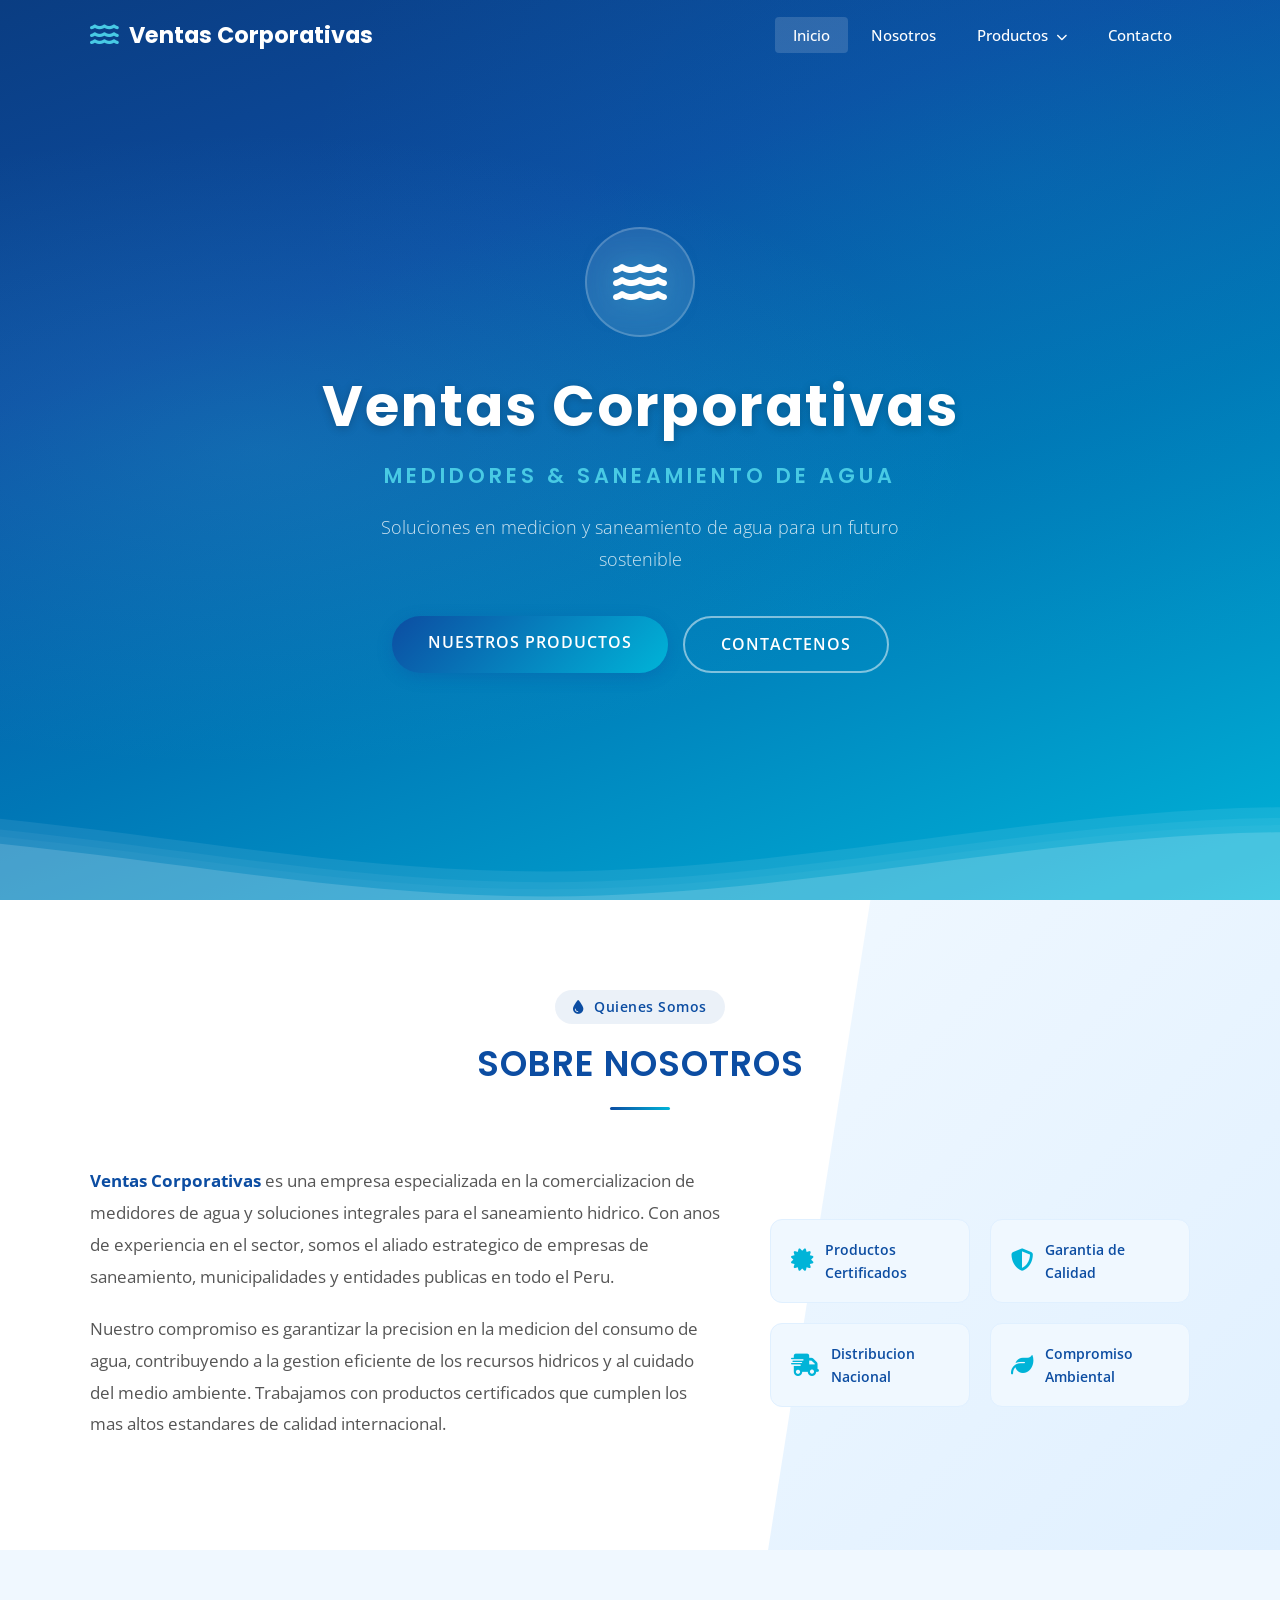
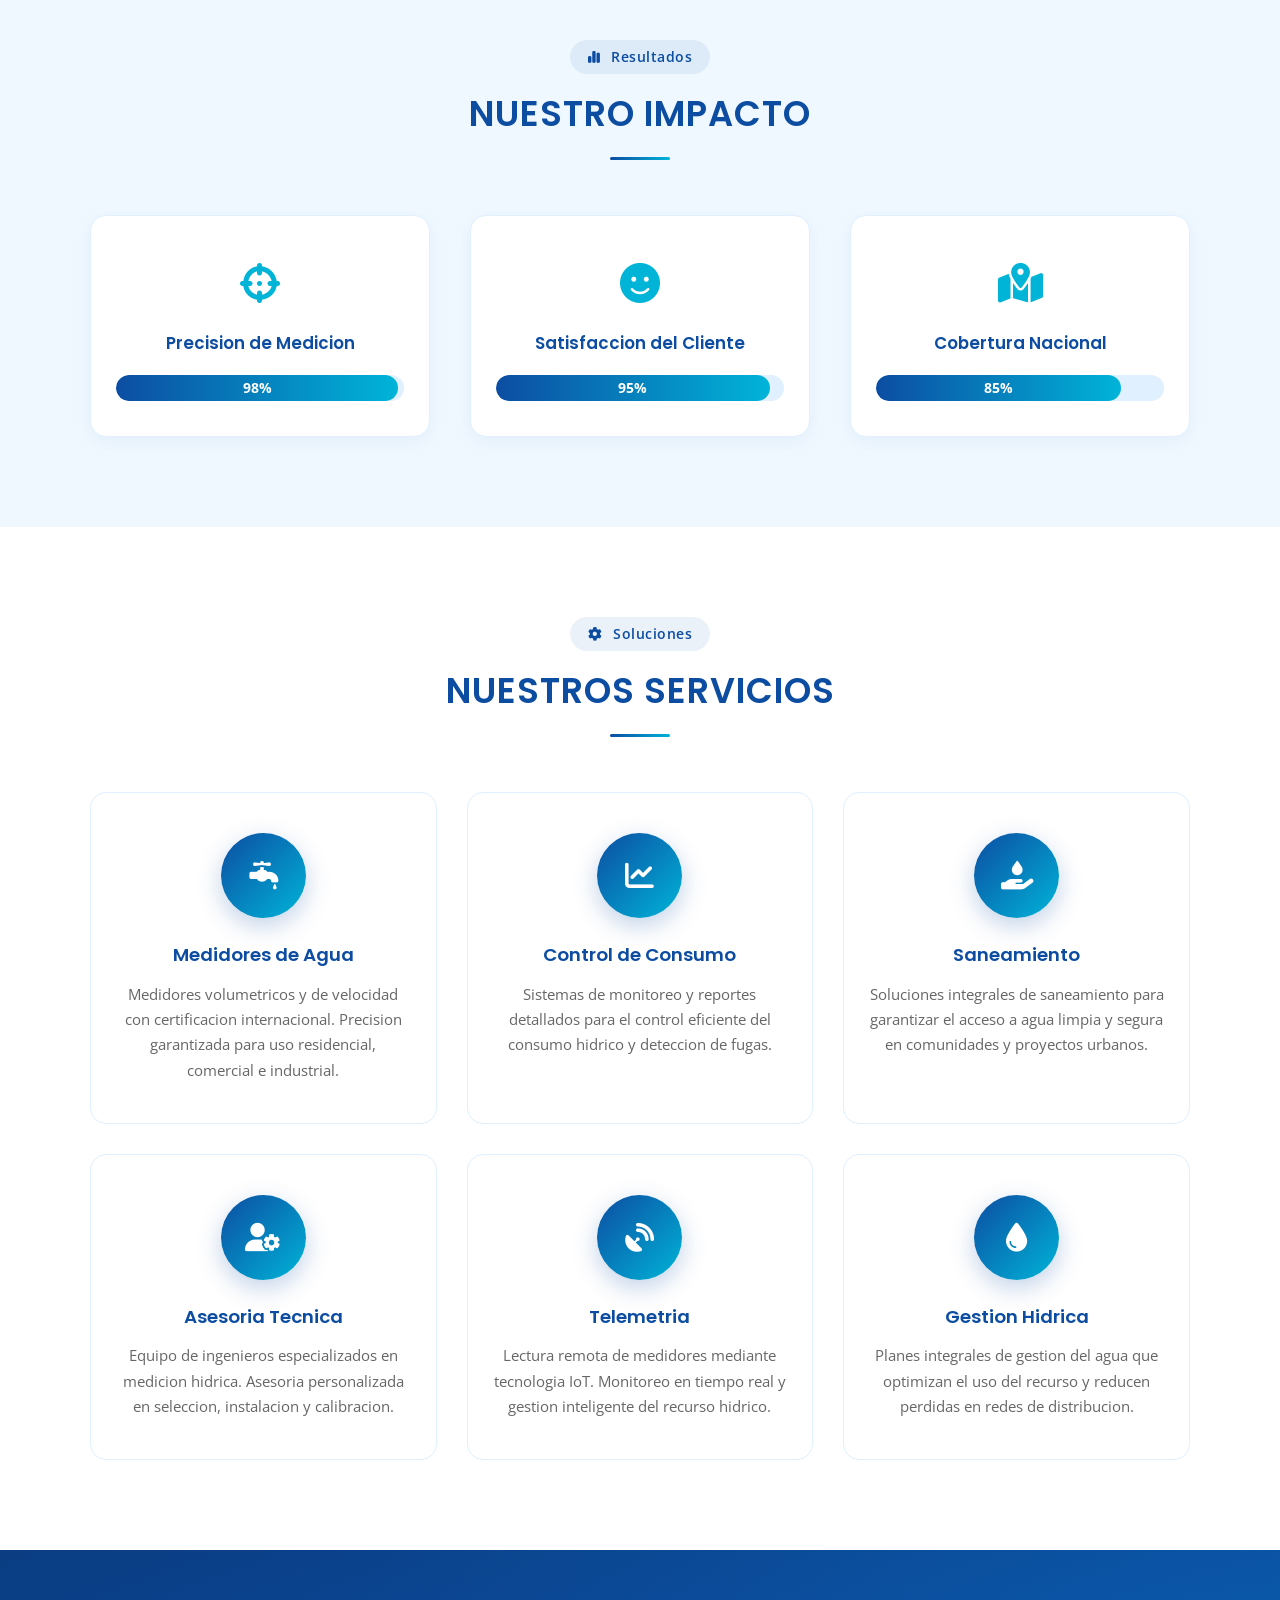
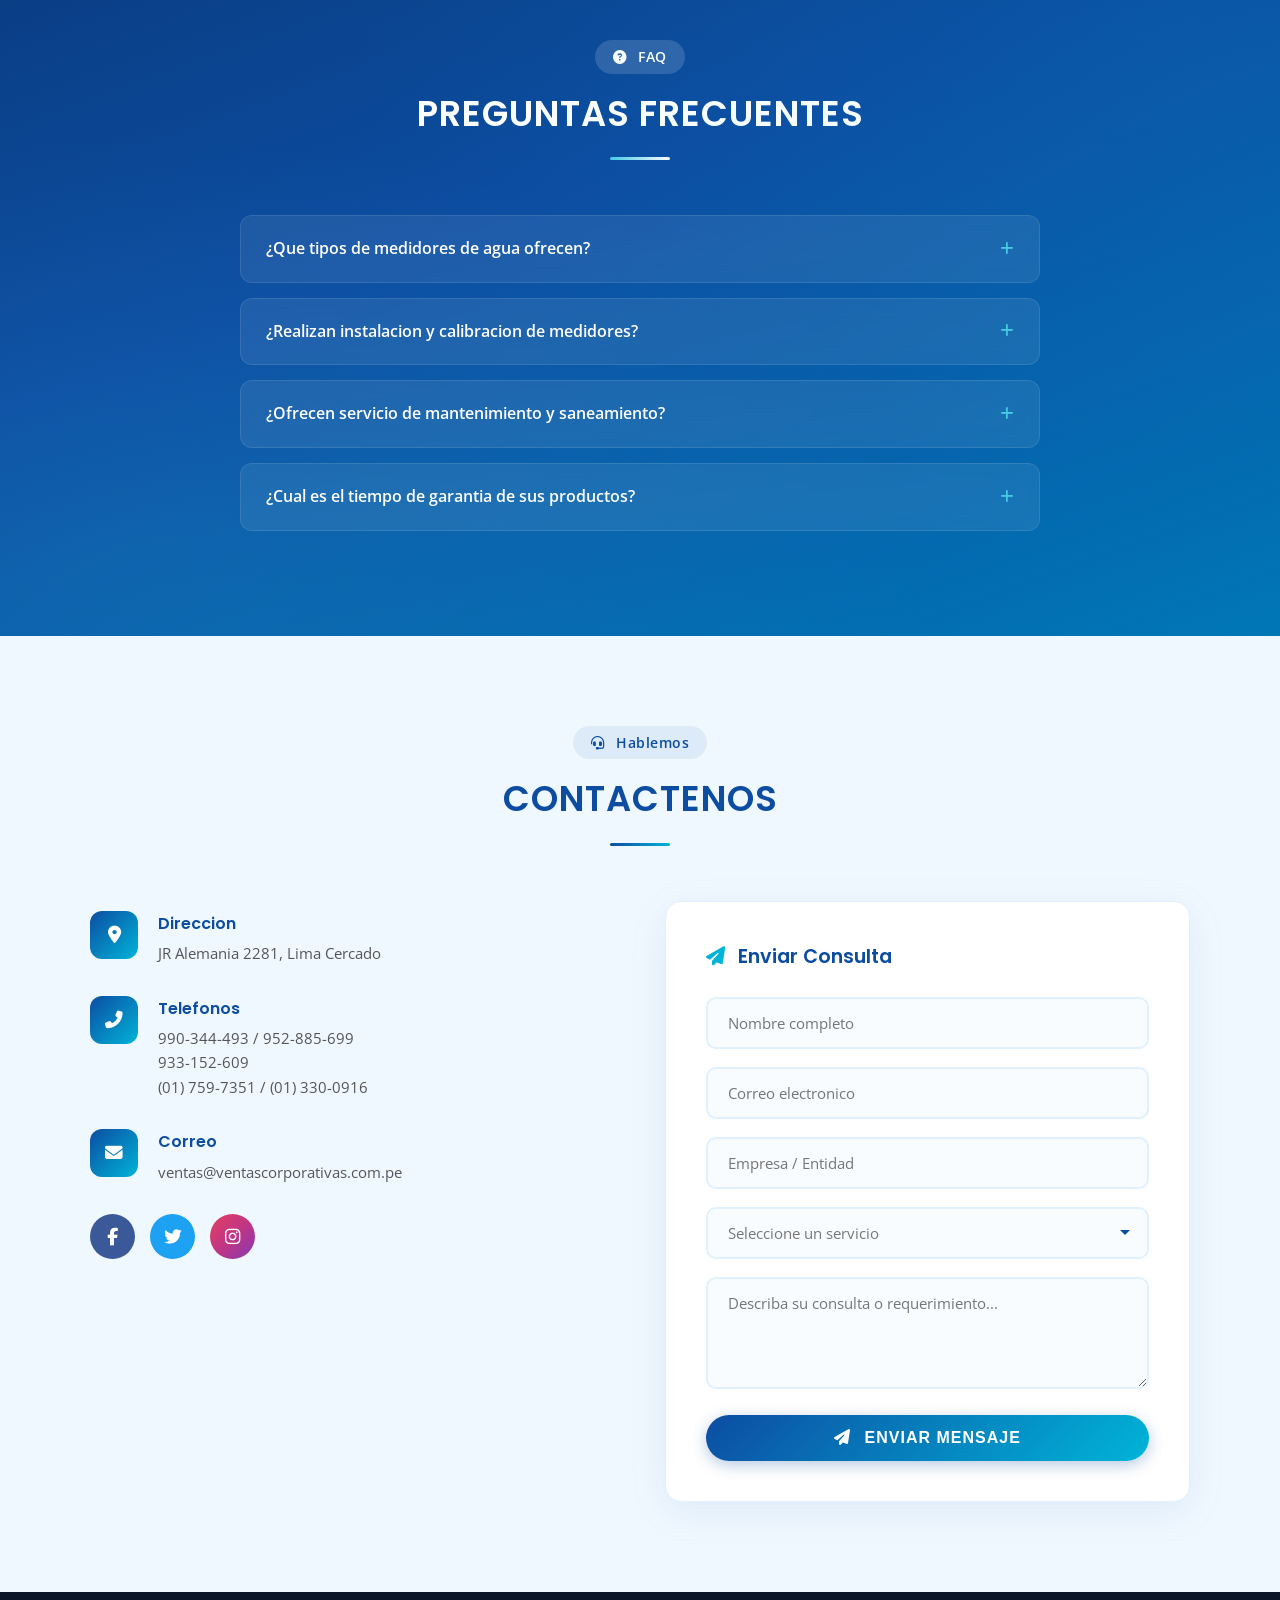
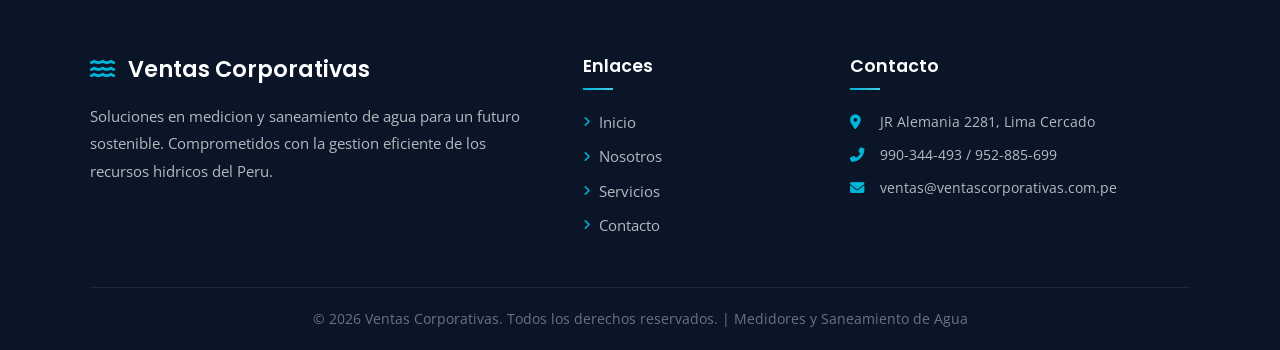
==== index.html @ b88932e8 "Initial commit: Ventas Corporativas - Medidores y Saneamiento de Agua Sitio web completo con brandin" ====
<!DOCTYPE html>
<html lang="es">
<head>
    <meta charset="UTF-8">
    <meta name="viewport" content="width=device-width, initial-scale=1.0">
    <title>Ventas Corporativas | Medidores y Saneamiento de Agua</title>
    <link rel="stylesheet" href="assets/css/styles.css">
    <link rel="stylesheet" href="https://cdnjs.cloudflare.com/ajax/libs/font-awesome/6.4.2/css/all.min.css">
    <link href="https://fonts.googleapis.com/css2?family=Poppins:wght@300;400;500;600;700&family=Open+Sans:wght@300;400;600;700&display=swap" rel="stylesheet">
</head>
<body>

    <!-- ========== HEADER / NAVBAR ========== -->
    <header id="header" class="header">
        <div class="nav-container">
            <a href="#page-top" class="logo">
                <span class="logo-icon"><i class="fas fa-water"></i></span>
                <span class="logo-text">Ventas Corporativas</span>
            </a>
            <button class="menu-toggle" id="menuToggle" aria-label="Abrir menu">
                <i class="fas fa-bars"></i>
            </button>
            <nav class="navbar" id="navbar">
                <ul class="nav-list">
                    <li><a href="#page-top" class="nav-link active">Inicio</a></li>
                    <li><a href="#nosotros" class="nav-link">Nosotros</a></li>
                    <li class="dropdown">
                        <a href="#productos" class="nav-link dropdown-toggle">Productos <i class="fas fa-chevron-down"></i></a>
                        <ul class="dropdown-menu">
                            <li><a href="#productos"><i class="fas fa-faucet-drip"></i> Medidores de Agua</a></li>
                            <li><a href="#productos"><i class="fas fa-bolt"></i> Medidores Electricos</a></li>
                            <li><a href="#productos"><i class="fas fa-toolbox"></i> Accesorios</a></li>
                            <li><a href="#productos"><i class="fas fa-lock"></i> Precintos de Seguridad</a></li>
                            <li><a href="#productos"><i class="fas fa-gauge-high"></i> Equipos de Control</a></li>
                            <li><a href="#productos"><i class="fas fa-clipboard-check"></i> Gestion de Medicion</a></li>
                        </ul>
                    </li>
                    <li><a href="#contacto" class="nav-link">Contacto</a></li>
                </ul>
            </nav>
        </div>
    </header>

    <!-- ========== HERO SECTION ========== -->
    <section id="page-top" class="hero">
        <div class="hero-overlay"></div>
        <!-- Water drops decoration -->
        <div class="water-drops">
            <div class="drop drop-1"></div>
            <div class="drop drop-2"></div>
            <div class="drop drop-3"></div>
            <div class="drop drop-4"></div>
            <div class="drop drop-5"></div>
        </div>
        <div class="hero-content">
            <div class="hero-logo">
                <div class="hero-logo-circle">
                    <i class="fas fa-water hero-logo-icon"></i>
                </div>
            </div>
            <h1 class="hero-title">Ventas Corporativas</h1>
            <p class="hero-subtitle">Medidores & Saneamiento de Agua</p>
            <p class="hero-tagline">Soluciones en medicion y saneamiento de agua para un futuro sostenible</p>
            <div class="hero-buttons">
                <a href="#productos" class="btn btn-primary">Nuestros Productos</a>
                <a href="#contacto" class="btn btn-outline">Contactenos</a>
            </div>
        </div>
        <!-- Animated waves -->
        <div class="waves-container">
            <svg class="waves" xmlns="http://www.w3.org/2000/svg" viewBox="0 24 150 28" preserveAspectRatio="none">
                <defs>
                    <path id="wave" d="M-160 44c30 0 58-18 88-18s 58 18 88 18 58-18 88-18 58 18 88 18 v44h-352z"/>
                </defs>
                <g class="wave-parallax">
                    <use href="#wave" x="48" y="0" fill="rgba(255,255,255,0.08)"/>
                    <use href="#wave" x="48" y="3" fill="rgba(255,255,255,0.05)"/>
                    <use href="#wave" x="48" y="5" fill="rgba(255,255,255,0.03)"/>
                    <use href="#wave" x="48" y="7" fill="rgba(255,255,255,0.15)"/>
                </g>
            </svg>
        </div>
    </section>

    <!-- ========== ABOUT / NOSOTROS ========== -->
    <section id="nosotros" class="section about">
        <div class="about-bg"></div>
        <div class="container">
            <div class="section-header">
                <span class="section-badge"><i class="fas fa-droplet"></i> Quienes Somos</span>
                <h2 class="section-title">Sobre Nosotros</h2>
                <div class="title-divider"></div>
            </div>
            <div class="about-content">
                <div class="about-grid">
                    <div class="about-text">
                        <p>
                            <strong>Ventas Corporativas</strong> es una empresa especializada en la comercializacion
                            de medidores de agua y soluciones integrales para el saneamiento hidrico. Con anos de
                            experiencia en el sector, somos el aliado estrategico de empresas de saneamiento,
                            municipalidades y entidades publicas en todo el Peru.
                        </p>
                        <p>
                            Nuestro compromiso es garantizar la precision en la medicion del consumo de agua,
                            contribuyendo a la gestion eficiente de los recursos hidricos y al cuidado del medio
                            ambiente. Trabajamos con productos certificados que cumplen los mas altos estandares
                            de calidad internacional.
                        </p>
                    </div>
                    <div class="about-features">
                        <div class="about-feature">
                            <i class="fas fa-certificate"></i>
                            <span>Productos Certificados</span>
                        </div>
                        <div class="about-feature">
                            <i class="fas fa-shield-halved"></i>
                            <span>Garantia de Calidad</span>
                        </div>
                        <div class="about-feature">
                            <i class="fas fa-truck-fast"></i>
                            <span>Distribucion Nacional</span>
                        </div>
                        <div class="about-feature">
                            <i class="fas fa-leaf"></i>
                            <span>Compromiso Ambiental</span>
                        </div>
                    </div>
                </div>
            </div>
        </div>
    </section>

    <!-- ========== METRICS ========== -->
    <section class="section metrics">
        <div class="container">
            <div class="section-header">
                <span class="section-badge"><i class="fas fa-chart-simple"></i> Resultados</span>
                <h2 class="section-title">Nuestro Impacto</h2>
                <div class="title-divider"></div>
            </div>
            <div class="metrics-grid">
                <div class="metric-item">
                    <div class="metric-icon"><i class="fas fa-crosshairs"></i></div>
                    <h3 class="metric-label">Precision de Medicion</h3>
                    <div class="progress-bar">
                        <div class="progress-fill" data-percent="98">98%</div>
                    </div>
                </div>
                <div class="metric-item">
                    <div class="metric-icon"><i class="fas fa-face-smile"></i></div>
                    <h3 class="metric-label">Satisfaccion del Cliente</h3>
                    <div class="progress-bar">
                        <div class="progress-fill" data-percent="95">95%</div>
                    </div>
                </div>
                <div class="metric-item">
                    <div class="metric-icon"><i class="fas fa-map-location-dot"></i></div>
                    <h3 class="metric-label">Cobertura Nacional</h3>
                    <div class="progress-bar">
                        <div class="progress-fill" data-percent="85">85%</div>
                    </div>
                </div>
            </div>
        </div>
    </section>

    <!-- ========== SERVICIOS / VENTAJAS ========== -->
    <section id="productos" class="section advantages">
        <div class="container">
            <div class="section-header">
                <span class="section-badge"><i class="fas fa-gear"></i> Soluciones</span>
                <h2 class="section-title">Nuestros Servicios</h2>
                <div class="title-divider"></div>
            </div>
            <div class="advantages-grid">
                <div class="advantage-card">
                    <div class="advantage-icon"><i class="fas fa-faucet-drip"></i></div>
                    <h3>Medidores de Agua</h3>
                    <p>Medidores volumetricos y de velocidad con certificacion internacional. Precision garantizada para uso residencial, comercial e industrial.</p>
                </div>
                <div class="advantage-card">
                    <div class="advantage-icon"><i class="fas fa-chart-line"></i></div>
                    <h3>Control de Consumo</h3>
                    <p>Sistemas de monitoreo y reportes detallados para el control eficiente del consumo hidrico y deteccion de fugas.</p>
                </div>
                <div class="advantage-card">
                    <div class="advantage-icon"><i class="fas fa-hand-holding-droplet"></i></div>
                    <h3>Saneamiento</h3>
                    <p>Soluciones integrales de saneamiento para garantizar el acceso a agua limpia y segura en comunidades y proyectos urbanos.</p>
                </div>
                <div class="advantage-card">
                    <div class="advantage-icon"><i class="fas fa-user-gear"></i></div>
                    <h3>Asesoria Tecnica</h3>
                    <p>Equipo de ingenieros especializados en medicion hidrica. Asesoria personalizada en seleccion, instalacion y calibracion.</p>
                </div>
                <div class="advantage-card">
                    <div class="advantage-icon"><i class="fas fa-satellite-dish"></i></div>
                    <h3>Telemetria</h3>
                    <p>Lectura remota de medidores mediante tecnologia IoT. Monitoreo en tiempo real y gestion inteligente del recurso hidrico.</p>
                </div>
                <div class="advantage-card">
                    <div class="advantage-icon"><i class="fas fa-droplet"></i></div>
                    <h3>Gestion Hidrica</h3>
                    <p>Planes integrales de gestion del agua que optimizan el uso del recurso y reducen perdidas en redes de distribucion.</p>
                </div>
            </div>
        </div>
    </section>

    <!-- ========== FAQ ========== -->
    <section class="section faq">
        <div class="faq-bg"></div>
        <div class="container">
            <div class="section-header">
                <span class="section-badge section-badge-light"><i class="fas fa-circle-question"></i> FAQ</span>
                <h2 class="section-title section-title-light">Preguntas Frecuentes</h2>
                <div class="title-divider title-divider-light"></div>
            </div>
            <div class="faq-grid">
                <div class="faq-item">
                    <div class="faq-question" onclick="toggleFaq(this)">
                        <span>¿Que tipos de medidores de agua ofrecen?</span>
                        <i class="fas fa-plus"></i>
                    </div>
                    <div class="faq-answer">
                        <p>Ofrecemos medidores volumetricos (tipo piston rotativo) y de velocidad (tipo chorro multiple y chorro unico) para uso residencial, comercial e industrial. Todos nuestros medidores cuentan con certificacion metrologica y cumplen con las normas NMP 005 y ISO 4064.</p>
                    </div>
                </div>
                <div class="faq-item">
                    <div class="faq-question" onclick="toggleFaq(this)">
                        <span>¿Realizan instalacion y calibracion de medidores?</span>
                        <i class="fas fa-plus"></i>
                    </div>
                    <div class="faq-answer">
                        <p>Si, contamos con un equipo tecnico especializado que realiza la instalacion, calibracion y verificacion de medidores in situ. Emitimos certificados de calibracion y brindamos capacitacion al personal de las empresas de saneamiento.</p>
                    </div>
                </div>
                <div class="faq-item">
                    <div class="faq-question" onclick="toggleFaq(this)">
                        <span>¿Ofrecen servicio de mantenimiento y saneamiento?</span>
                        <i class="fas fa-plus"></i>
                    </div>
                    <div class="faq-answer">
                        <p>Ofrecemos planes de mantenimiento preventivo y correctivo para medidores, asi como soluciones de saneamiento que incluyen evaluacion de redes, deteccion de perdidas y asistencia tecnica para proyectos de agua potable y alcantarillado.</p>
                    </div>
                </div>
                <div class="faq-item">
                    <div class="faq-question" onclick="toggleFaq(this)">
                        <span>¿Cual es el tiempo de garantia de sus productos?</span>
                        <i class="fas fa-plus"></i>
                    </div>
                    <div class="faq-answer">
                        <p>Nuestros medidores tienen una garantia de 2 a 5 anos dependiendo del modelo y fabricante. La garantia cubre defectos de fabricacion y errores de medicion fuera del rango establecido por la normativa vigente.</p>
                    </div>
                </div>
            </div>
        </div>
    </section>

    <!-- ========== CONTACTO ========== -->
    <section id="contacto" class="section contact">
        <div class="container">
            <div class="section-header">
                <span class="section-badge"><i class="fas fa-headset"></i> Hablemos</span>
                <h2 class="section-title">Contactenos</h2>
                <div class="title-divider"></div>
            </div>
            <div class="contact-grid">
                <div class="contact-info">
                    <div class="contact-item">
                        <div class="contact-icon-wrap"><i class="fas fa-map-marker-alt"></i></div>
                        <div>
                            <h4>Direccion</h4>
                            <p>JR Alemania 2281, Lima Cercado</p>
                        </div>
                    </div>
                    <div class="contact-item">
                        <div class="contact-icon-wrap"><i class="fas fa-phone-alt"></i></div>
                        <div>
                            <h4>Telefonos</h4>
                            <p>990-344-493 / 952-885-699</p>
                            <p>933-152-609</p>
                            <p>(01) 759-7351 / (01) 330-0916</p>
                        </div>
                    </div>
                    <div class="contact-item">
                        <div class="contact-icon-wrap"><i class="fas fa-envelope"></i></div>
                        <div>
                            <h4>Correo</h4>
                            <p>ventas@ventascorporativas.com.pe</p>
                        </div>
                    </div>
                    <div class="contact-social">
                        <a href="#" class="social-icon social-facebook"><i class="fab fa-facebook-f"></i></a>
                        <a href="#" class="social-icon social-twitter"><i class="fab fa-twitter"></i></a>
                        <a href="#" class="social-icon social-instagram"><i class="fab fa-instagram"></i></a>
                    </div>
                </div>
                <div class="contact-form-wrapper">
                    <h3 class="form-title"><i class="fas fa-paper-plane"></i> Enviar Consulta</h3>
                    <form class="contact-form" id="contactForm">
                        <div class="form-group">
                            <input type="text" placeholder="Nombre completo" required>
                        </div>
                        <div class="form-group">
                            <input type="email" placeholder="Correo electronico" required>
                        </div>
                        <div class="form-group">
                            <input type="text" placeholder="Empresa / Entidad">
                        </div>
                        <div class="form-group">
                            <select>
                                <option value="" disabled selected>Seleccione un servicio</option>
                                <option>Medidores de Agua</option>
                                <option>Control de Consumo</option>
                                <option>Saneamiento</option>
                                <option>Asesoria Tecnica</option>
                                <option>Telemetria</option>
                                <option>Gestion Hidrica</option>
                                <option>Otro</option>
                            </select>
                        </div>
                        <div class="form-group">
                            <textarea placeholder="Describa su consulta o requerimiento..." rows="4" required></textarea>
                        </div>
                        <button type="submit" class="btn btn-primary btn-block"><i class="fas fa-paper-plane"></i> Enviar Mensaje</button>
                    </form>
                </div>
            </div>
        </div>
    </section>

    <!-- ========== FOOTER ========== -->
    <footer class="footer">
        <div class="container">
            <div class="footer-grid">
                <div class="footer-brand">
                    <h3><i class="fas fa-water"></i> Ventas Corporativas</h3>
                    <p>Soluciones en medicion y saneamiento de agua para un futuro sostenible. Comprometidos con la gestion eficiente de los recursos hidricos del Peru.</p>
                </div>
                <div class="footer-links">
                    <h4>Enlaces</h4>
                    <ul>
                        <li><a href="#page-top"><i class="fas fa-angle-right"></i> Inicio</a></li>
                        <li><a href="#nosotros"><i class="fas fa-angle-right"></i> Nosotros</a></li>
                        <li><a href="#productos"><i class="fas fa-angle-right"></i> Servicios</a></li>
                        <li><a href="#contacto"><i class="fas fa-angle-right"></i> Contacto</a></li>
                    </ul>
                </div>
                <div class="footer-contact">
                    <h4>Contacto</h4>
                    <p><i class="fas fa-map-marker-alt"></i> JR Alemania 2281, Lima Cercado</p>
                    <p><i class="fas fa-phone-alt"></i> 990-344-493 / 952-885-699</p>
                    <p><i class="fas fa-envelope"></i> ventas@ventascorporativas.com.pe</p>
                </div>
            </div>
            <div class="footer-bottom">
                <p>&copy; 2026 Ventas Corporativas. Todos los derechos reservados. | Medidores y Saneamiento de Agua</p>
            </div>
        </div>
    </footer>

    <script src="assets/js/main.js"></script>
</body>
</html>
---- assets/css/styles.css ----
/* ========== RESET & BASE ========== */
*, *::before, *::after {
    margin: 0;
    padding: 0;
    box-sizing: border-box;
}

html {
    scroll-behavior: smooth;
}

body {
    font-family: 'Open Sans', sans-serif;
    color: #333;
    line-height: 1.6;
    overflow-x: hidden;
}

h1, h2, h3, h4, h5, h6 {
    font-family: 'Poppins', sans-serif;
    font-weight: 600;
}

a {
    text-decoration: none;
    color: inherit;
    transition: color 0.3s ease;
}

ul {
    list-style: none;
}

img {
    max-width: 100%;
    height: auto;
}

.container {
    max-width: 1140px;
    margin: 0 auto;
    padding: 0 20px;
}

.section {
    padding: 90px 0;
    position: relative;
}

.section-header {
    text-align: center;
    margin-bottom: 55px;
}

.section-badge {
    display: inline-block;
    background: rgba(12, 77, 162, 0.08);
    color: #0C4DA2;
    padding: 6px 18px;
    border-radius: 30px;
    font-size: 0.85rem;
    font-weight: 600;
    margin-bottom: 12px;
    letter-spacing: 0.5px;
}

.section-badge i {
    margin-right: 6px;
}

.section-badge-light {
    background: rgba(255, 255, 255, 0.15);
    color: #fff;
}

.section-title {
    font-size: 2.2rem;
    color: #0C4DA2;
    margin-bottom: 15px;
    text-transform: uppercase;
    letter-spacing: 1px;
}

.section-title-light {
    color: #fff;
}

.title-divider {
    width: 60px;
    height: 3px;
    background: linear-gradient(90deg, #0C4DA2, #00B4D8);
    margin: 0 auto;
    border-radius: 2px;
}

.title-divider-light {
    background: linear-gradient(90deg, #48CAE4, #fff);
}

/* ========== BUTTONS ========== */
.btn {
    display: inline-block;
    padding: 14px 36px;
    border: none;
    border-radius: 30px;
    font-size: 1rem;
    font-weight: 600;
    cursor: pointer;
    transition: all 0.3s ease;
    text-transform: uppercase;
    letter-spacing: 1px;
}

.btn i {
    margin-right: 8px;
}

.btn-primary {
    background: linear-gradient(135deg, #0C4DA2, #00B4D8);
    color: #fff;
    box-shadow: 0 4px 15px rgba(12, 77, 162, 0.3);
}

.btn-primary:hover {
    transform: translateY(-3px);
    box-shadow: 0 8px 25px rgba(12, 77, 162, 0.4);
}

.btn-outline {
    background: transparent;
    color: #fff;
    border: 2px solid rgba(255, 255, 255, 0.5);
}

.btn-outline:hover {
    background: rgba(255, 255, 255, 0.15);
    border-color: #fff;
    transform: translateY(-3px);
}

.btn-block {
    width: 100%;
}

/* ========== HEADER ========== */
.header {
    position: fixed;
    top: 0;
    left: 0;
    width: 100%;
    z-index: 1000;
    padding: 15px 0;
    transition: all 0.4s ease;
    background: transparent;
}

.header.scrolled {
    background: linear-gradient(135deg, #0C4DA2, #0a3d82);
    padding: 10px 0;
    box-shadow: 0 4px 20px rgba(12, 77, 162, 0.3);
}

.nav-container {
    max-width: 1140px;
    margin: 0 auto;
    padding: 0 20px;
    display: flex;
    align-items: center;
    justify-content: space-between;
}

.logo {
    display: flex;
    align-items: center;
    gap: 10px;
    color: #fff;
    font-size: 1.4rem;
    font-weight: 700;
    font-family: 'Poppins', sans-serif;
}

.logo-icon {
    font-size: 1.6rem;
    color: #48CAE4;
}

.menu-toggle {
    display: none;
    background: none;
    border: none;
    color: #fff;
    font-size: 1.5rem;
    cursor: pointer;
}

.nav-list {
    display: flex;
    align-items: center;
    gap: 5px;
}

.nav-link {
    color: #fff;
    padding: 8px 18px;
    border-radius: 4px;
    font-weight: 500;
    font-size: 0.95rem;
    transition: background 0.3s ease;
}

.nav-link:hover,
.nav-link.active {
    background: rgba(255, 255, 255, 0.15);
}

/* Dropdown */
.dropdown {
    position: relative;
}

.dropdown-toggle i {
    font-size: 0.7rem;
    margin-left: 4px;
    transition: transform 0.3s ease;
}

.dropdown:hover .dropdown-toggle i {
    transform: rotate(180deg);
}

.dropdown-menu {
    position: absolute;
    top: 100%;
    left: 0;
    background: #fff;
    min-width: 240px;
    border-radius: 12px;
    box-shadow: 0 10px 40px rgba(12, 77, 162, 0.15);
    opacity: 0;
    visibility: hidden;
    transform: translateY(10px);
    transition: all 0.3s ease;
    padding: 10px 0;
    z-index: 100;
    border-top: 3px solid #00B4D8;
}

.dropdown:hover .dropdown-menu {
    opacity: 1;
    visibility: visible;
    transform: translateY(0);
}

.dropdown-menu a {
    display: block;
    padding: 10px 20px;
    color: #444;
    font-size: 0.9rem;
    transition: all 0.3s ease;
}

.dropdown-menu a i {
    margin-right: 10px;
    color: #00B4D8;
    width: 18px;
    text-align: center;
}

.dropdown-menu a:hover {
    background: #F0F8FF;
    color: #0C4DA2;
    padding-left: 25px;
}

/* ========== HERO ========== */
.hero {
    min-height: 100vh;
    display: flex;
    align-items: center;
    justify-content: center;
    text-align: center;
    position: relative;
    background: linear-gradient(160deg, #0a3d82 0%, #0C4DA2 30%, #0077B6 60%, #00B4D8 100%);
    overflow: hidden;
}

.hero-overlay {
    position: absolute;
    top: 0;
    left: 0;
    width: 100%;
    height: 100%;
    background:
        radial-gradient(ellipse at 20% 50%, rgba(72, 202, 228, 0.15) 0%, transparent 50%),
        radial-gradient(ellipse at 80% 20%, rgba(0, 180, 216, 0.1) 0%, transparent 50%);
}

/* Water drops animation */
.water-drops {
    position: absolute;
    top: 0;
    left: 0;
    width: 100%;
    height: 100%;
    pointer-events: none;
    z-index: 1;
}

.drop {
    position: absolute;
    width: 20px;
    height: 20px;
    background: radial-gradient(circle at 30% 30%, rgba(255,255,255,0.3), rgba(72,202,228,0.15));
    border-radius: 50% 50% 50% 0;
    transform: rotate(-45deg);
    animation: dropFall linear infinite;
    opacity: 0;
}

.drop-1 { left: 10%; width: 14px; height: 14px; animation-duration: 8s; animation-delay: 0s; }
.drop-2 { left: 25%; width: 10px; height: 10px; animation-duration: 10s; animation-delay: 2s; }
.drop-3 { left: 55%; width: 18px; height: 18px; animation-duration: 7s; animation-delay: 4s; }
.drop-4 { left: 75%; width: 12px; height: 12px; animation-duration: 9s; animation-delay: 1s; }
.drop-5 { left: 90%; width: 16px; height: 16px; animation-duration: 11s; animation-delay: 3s; }

@keyframes dropFall {
    0%   { top: -5%; opacity: 0; }
    10%  { opacity: 0.6; }
    90%  { opacity: 0.4; }
    100% { top: 100%; opacity: 0; }
}

/* Waves */
.waves-container {
    position: absolute;
    bottom: 0;
    left: 0;
    width: 100%;
    height: 100px;
    z-index: 2;
}

.waves {
    width: 100%;
    height: 100%;
}

.wave-parallax > use {
    animation: waveMove 20s cubic-bezier(0.55, 0.5, 0.45, 0.5) infinite;
}

.wave-parallax > use:nth-child(1) { animation-delay: -2s; animation-duration: 8s; }
.wave-parallax > use:nth-child(2) { animation-delay: -3s; animation-duration: 12s; }
.wave-parallax > use:nth-child(3) { animation-delay: -4s; animation-duration: 16s; }
.wave-parallax > use:nth-child(4) { animation-delay: -5s; animation-duration: 24s; }

@keyframes waveMove {
    0%   { transform: translate3d(-90px, 0, 0); }
    100% { transform: translate3d(85px, 0, 0); }
}

.hero-content {
    position: relative;
    z-index: 3;
    padding: 20px;
}

.hero-logo {
    margin-bottom: 25px;
}

.hero-logo-circle {
    width: 110px;
    height: 110px;
    border-radius: 50%;
    background: rgba(255, 255, 255, 0.1);
    border: 2px solid rgba(255, 255, 255, 0.2);
    display: inline-flex;
    align-items: center;
    justify-content: center;
    backdrop-filter: blur(10px);
    animation: logoPulse 3s ease-in-out infinite;
}

@keyframes logoPulse {
    0%, 100% { box-shadow: 0 0 0 0 rgba(72, 202, 228, 0.3); }
    50%      { box-shadow: 0 0 0 20px rgba(72, 202, 228, 0); }
}

.hero-logo-icon {
    font-size: 3rem;
    color: #fff;
    filter: drop-shadow(0 0 15px rgba(72, 202, 228, 0.5));
}

.hero-title {
    font-size: 3.5rem;
    color: #fff;
    margin-bottom: 8px;
    font-weight: 700;
    letter-spacing: 2px;
    text-shadow: 0 2px 10px rgba(0, 0, 0, 0.2);
}

.hero-subtitle {
    font-size: 1.3rem;
    color: #48CAE4;
    font-weight: 600;
    text-transform: uppercase;
    letter-spacing: 4px;
    margin-bottom: 20px;
    font-family: 'Poppins', sans-serif;
}

.hero-tagline {
    font-size: 1.1rem;
    color: rgba(255, 255, 255, 0.8);
    margin-bottom: 40px;
    max-width: 550px;
    margin-left: auto;
    margin-right: auto;
    font-weight: 300;
    line-height: 1.8;
}

.hero-buttons {
    display: flex;
    gap: 15px;
    justify-content: center;
    flex-wrap: wrap;
}

/* ========== ABOUT ========== */
.about {
    background: #fff;
    overflow: hidden;
}

.about-bg {
    position: absolute;
    top: 0;
    right: 0;
    width: 40%;
    height: 100%;
    background: linear-gradient(135deg, #F0F8FF, #e0f0ff);
    clip-path: polygon(20% 0, 100% 0, 100% 100%, 0% 100%);
}

.about-content {
    position: relative;
    z-index: 1;
}

.about-grid {
    display: grid;
    grid-template-columns: 1.2fr 0.8fr;
    gap: 50px;
    align-items: center;
}

.about-text p {
    font-size: 1.05rem;
    color: #555;
    margin-bottom: 20px;
    line-height: 1.9;
}

.about-text strong {
    color: #0C4DA2;
}

.about-features {
    display: grid;
    grid-template-columns: 1fr 1fr;
    gap: 20px;
}

.about-feature {
    display: flex;
    align-items: center;
    gap: 12px;
    padding: 18px 20px;
    background: #F0F8FF;
    border-radius: 12px;
    border: 1px solid #e0f0ff;
    transition: all 0.3s ease;
}

.about-feature:hover {
    transform: translateY(-3px);
    box-shadow: 0 8px 25px rgba(12, 77, 162, 0.1);
    border-color: #00B4D8;
}

.about-feature i {
    font-size: 1.4rem;
    color: #00B4D8;
    flex-shrink: 0;
}

.about-feature span {
    font-size: 0.9rem;
    font-weight: 600;
    color: #0C4DA2;
}

/* ========== METRICS ========== */
.metrics {
    background: #F0F8FF;
}

.metrics-grid {
    display: grid;
    grid-template-columns: repeat(3, 1fr);
    gap: 40px;
}

.metric-item {
    text-align: center;
    background: #fff;
    padding: 35px 25px;
    border-radius: 16px;
    box-shadow: 0 5px 20px rgba(12, 77, 162, 0.06);
    border: 1px solid #e0f0ff;
}

.metric-icon {
    font-size: 2.5rem;
    color: #00B4D8;
    margin-bottom: 15px;
}

.metric-label {
    font-size: 1.05rem;
    color: #0C4DA2;
    margin-bottom: 18px;
    font-weight: 600;
}

.progress-bar {
    width: 100%;
    height: 26px;
    background: #e0f0ff;
    border-radius: 15px;
    overflow: hidden;
    position: relative;
}

.progress-fill {
    height: 100%;
    background: linear-gradient(90deg, #0C4DA2, #00B4D8);
    border-radius: 15px;
    display: flex;
    align-items: center;
    justify-content: center;
    color: #fff;
    font-size: 0.85rem;
    font-weight: 700;
    width: 0%;
    transition: width 1.5s ease-in-out;
}

/* ========== ADVANTAGES / SERVICES ========== */
.advantages {
    background: #fff;
}

.advantages-grid {
    display: grid;
    grid-template-columns: repeat(3, 1fr);
    gap: 30px;
}

.advantage-card {
    text-align: center;
    padding: 40px 25px;
    border-radius: 16px;
    background: #fff;
    border: 1px solid #e0f0ff;
    transition: all 0.4s ease;
    position: relative;
    overflow: hidden;
}

.advantage-card::before {
    content: '';
    position: absolute;
    top: 0;
    left: 0;
    width: 100%;
    height: 4px;
    background: linear-gradient(90deg, #0C4DA2, #00B4D8);
    transform: scaleX(0);
    transition: transform 0.4s ease;
    transform-origin: left;
}

.advantage-card:hover::before {
    transform: scaleX(1);
}

.advantage-card:hover {
    transform: translateY(-8px);
    box-shadow: 0 15px 40px rgba(12, 77, 162, 0.12);
    border-color: transparent;
}

.advantage-icon {
    width: 85px;
    height: 85px;
    background: linear-gradient(135deg, #0C4DA2, #00B4D8);
    border-radius: 50%;
    display: flex;
    align-items: center;
    justify-content: center;
    margin: 0 auto 22px;
    font-size: 1.8rem;
    color: #fff;
    transition: transform 0.4s ease;
    box-shadow: 0 8px 25px rgba(12, 77, 162, 0.25);
}

.advantage-card:hover .advantage-icon {
    transform: scale(1.1) rotate(5deg);
}

.advantage-card h3 {
    font-size: 1.15rem;
    color: #0C4DA2;
    margin-bottom: 12px;
}

.advantage-card p {
    font-size: 0.93rem;
    color: #666;
    line-height: 1.7;
}

/* ========== FAQ ========== */
.faq {
    background: linear-gradient(160deg, #0a3d82 0%, #0C4DA2 40%, #0077B6 100%);
    overflow: hidden;
}

.faq-bg {
    position: absolute;
    top: 0;
    left: 0;
    width: 100%;
    height: 100%;
    background:
        radial-gradient(ellipse at 10% 90%, rgba(72, 202, 228, 0.1) 0%, transparent 50%),
        radial-gradient(ellipse at 90% 10%, rgba(0, 180, 216, 0.08) 0%, transparent 50%);
}

.faq-grid {
    max-width: 800px;
    margin: 0 auto;
    position: relative;
    z-index: 1;
}

.faq-item {
    margin-bottom: 15px;
    border-radius: 12px;
    overflow: hidden;
    background: rgba(255, 255, 255, 0.08);
    backdrop-filter: blur(10px);
    border: 1px solid rgba(255, 255, 255, 0.1);
    transition: background 0.3s ease;
}

.faq-item:hover {
    background: rgba(255, 255, 255, 0.12);
}

.faq-question {
    padding: 20px 25px;
    display: flex;
    align-items: center;
    justify-content: space-between;
    cursor: pointer;
    color: #fff;
    font-weight: 600;
    font-size: 1rem;
    transition: background 0.3s ease;
}

.faq-question:hover {
    background: rgba(255, 255, 255, 0.05);
}

.faq-question i {
    font-size: 0.9rem;
    transition: transform 0.3s ease;
    flex-shrink: 0;
    margin-left: 15px;
    color: #48CAE4;
}

.faq-question.active i {
    transform: rotate(45deg);
}

.faq-answer {
    max-height: 0;
    overflow: hidden;
    transition: max-height 0.4s ease, padding 0.4s ease;
}

.faq-answer.open {
    max-height: 300px;
}

.faq-answer p {
    padding: 0 25px 20px;
    color: rgba(255, 255, 255, 0.8);
    font-size: 0.95rem;
    line-height: 1.8;
}

/* ========== CONTACT ========== */
.contact {
    background: #F0F8FF;
}

.contact-grid {
    display: grid;
    grid-template-columns: 1fr 1fr;
    gap: 50px;
    align-items: start;
}

.contact-info {
    padding: 10px 0;
}

.contact-item {
    display: flex;
    align-items: flex-start;
    gap: 20px;
    margin-bottom: 30px;
}

.contact-icon-wrap {
    width: 48px;
    height: 48px;
    background: linear-gradient(135deg, #0C4DA2, #00B4D8);
    border-radius: 12px;
    display: flex;
    align-items: center;
    justify-content: center;
    flex-shrink: 0;
}

.contact-icon-wrap i {
    font-size: 1.1rem;
    color: #fff;
}

.contact-item h4 {
    font-size: 1rem;
    color: #0C4DA2;
    margin-bottom: 5px;
}

.contact-item p {
    font-size: 0.95rem;
    color: #555;
}

.contact-social {
    display: flex;
    gap: 15px;
    margin-top: 10px;
}

.social-icon {
    width: 45px;
    height: 45px;
    border-radius: 50%;
    display: flex;
    align-items: center;
    justify-content: center;
    font-size: 1.1rem;
    color: #fff;
    transition: all 0.3s ease;
}

.social-icon:hover {
    transform: translateY(-3px);
    box-shadow: 0 5px 15px rgba(0, 0, 0, 0.2);
}

.social-facebook { background: #3B5998; }
.social-twitter { background: #1DA1F2; }
.social-instagram { background: linear-gradient(135deg, #E4405F, #C13584, #833AB4); }

.contact-form-wrapper {
    background: #fff;
    padding: 40px;
    border-radius: 16px;
    box-shadow: 0 10px 40px rgba(12, 77, 162, 0.08);
    border: 1px solid #e0f0ff;
}

.form-title {
    font-size: 1.2rem;
    color: #0C4DA2;
    margin-bottom: 25px;
}

.form-title i {
    margin-right: 8px;
    color: #00B4D8;
}

.form-group {
    margin-bottom: 18px;
}

.form-group input,
.form-group textarea,
.form-group select {
    width: 100%;
    padding: 14px 20px;
    border: 2px solid #e0f0ff;
    border-radius: 10px;
    font-size: 0.95rem;
    font-family: 'Open Sans', sans-serif;
    color: #333;
    transition: border-color 0.3s ease, box-shadow 0.3s ease;
    outline: none;
    background: #F9FCFF;
    -webkit-appearance: none;
}

.form-group select {
    cursor: pointer;
    color: #777;
    background-image: url("data:image/svg+xml,%3Csvg xmlns='http://www.w3.org/2000/svg' width='12' height='12' viewBox='0 0 12 12'%3E%3Cpath fill='%230C4DA2' d='M6 8L1 3h10z'/%3E%3C/svg%3E");
    background-repeat: no-repeat;
    background-position: right 16px center;
    padding-right: 40px;
}

.form-group input:focus,
.form-group textarea:focus,
.form-group select:focus {
    border-color: #00B4D8;
    background: #fff;
    box-shadow: 0 0 0 3px rgba(0, 180, 216, 0.1);
}

.form-group textarea {
    resize: vertical;
    min-height: 110px;
}

/* ========== FOOTER ========== */
.footer {
    background: #0A1628;
    color: rgba(255, 255, 255, 0.7);
    padding: 60px 0 0;
}

.footer-grid {
    display: grid;
    grid-template-columns: 2fr 1fr 1.5fr;
    gap: 40px;
    padding-bottom: 40px;
    border-bottom: 1px solid rgba(255, 255, 255, 0.08);
}

.footer-brand h3 {
    color: #fff;
    font-size: 1.4rem;
    margin-bottom: 15px;
}

.footer-brand h3 i {
    margin-right: 8px;
    color: #00B4D8;
}

.footer-brand p {
    font-size: 0.95rem;
    line-height: 1.8;
}

.footer-links h4,
.footer-contact h4 {
    color: #fff;
    font-size: 1.1rem;
    margin-bottom: 20px;
    position: relative;
    padding-bottom: 10px;
}

.footer-links h4::after,
.footer-contact h4::after {
    content: '';
    position: absolute;
    bottom: 0;
    left: 0;
    width: 30px;
    height: 2px;
    background: linear-gradient(90deg, #00B4D8, #48CAE4);
}

.footer-links ul li {
    margin-bottom: 10px;
}

.footer-links ul li a {
    font-size: 0.95rem;
    transition: all 0.3s ease;
    display: flex;
    align-items: center;
    gap: 8px;
}

.footer-links ul li a i {
    font-size: 0.75rem;
    color: #00B4D8;
}

.footer-links ul li a:hover {
    color: #48CAE4;
    padding-left: 5px;
}

.footer-contact p {
    font-size: 0.9rem;
    margin-bottom: 10px;
}

.footer-contact p i {
    margin-right: 10px;
    color: #00B4D8;
    width: 16px;
}

.footer-bottom {
    text-align: center;
    padding: 20px 0;
    font-size: 0.85rem;
    color: rgba(255, 255, 255, 0.4);
}

/* ========== ANIMATIONS ========== */
.fade-in {
    opacity: 0;
    transform: translateY(30px);
    transition: opacity 0.6s ease, transform 0.6s ease;
}

.fade-in.visible {
    opacity: 1;
    transform: translateY(0);
}

/* ========== RESPONSIVE ========== */
@media (max-width: 992px) {
    .hero-title {
        font-size: 2.5rem;
    }

    .hero-subtitle {
        font-size: 1rem;
        letter-spacing: 2px;
    }

    .about-grid {
        grid-template-columns: 1fr;
        gap: 30px;
    }

    .metrics-grid {
        grid-template-columns: 1fr;
        gap: 25px;
        max-width: 450px;
        margin: 0 auto;
    }

    .advantages-grid {
        grid-template-columns: repeat(2, 1fr);
    }

    .contact-grid {
        grid-template-columns: 1fr;
    }

    .footer-grid {
        grid-template-columns: 1fr;
        gap: 30px;
    }

    .about-bg {
        display: none;
    }
}

@media (max-width: 768px) {
    .menu-toggle {
        display: block;
    }

    .navbar {
        position: fixed;
        top: 0;
        right: -100%;
        width: 280px;
        height: 100vh;
        background: linear-gradient(180deg, #0C4DA2, #0a3d82);
        padding: 80px 30px 30px;
        transition: right 0.4s ease;
        box-shadow: -5px 0 20px rgba(0, 0, 0, 0.2);
        z-index: 999;
    }

    .navbar.open {
        right: 0;
    }

    .nav-list {
        flex-direction: column;
        gap: 5px;
    }

    .nav-link {
        width: 100%;
        display: block;
    }

    .dropdown-menu {
        position: static;
        box-shadow: none;
        background: rgba(255, 255, 255, 0.1);
        border-radius: 8px;
        border-top: none;
        opacity: 1;
        visibility: visible;
        transform: none;
        max-height: 0;
        overflow: hidden;
        transition: max-height 0.3s ease;
        padding: 0;
    }

    .dropdown.open .dropdown-menu {
        max-height: 400px;
        padding: 5px 0;
    }

    .dropdown-menu a {
        color: rgba(255, 255, 255, 0.8);
        font-size: 0.85rem;
    }

    .dropdown-menu a i {
        color: #48CAE4;
    }

    .dropdown-menu a:hover {
        background: rgba(255, 255, 255, 0.1);
        color: #fff;
    }

    .hero-title {
        font-size: 2rem;
    }

    .hero-subtitle {
        font-size: 0.85rem;
    }

    .hero-tagline {
        font-size: 0.95rem;
    }

    .hero-logo-circle {
        width: 85px;
        height: 85px;
    }

    .hero-logo-icon {
        font-size: 2.2rem;
    }

    .section-title {
        font-size: 1.8rem;
    }

    .section {
        padding: 70px 0;
    }

    .advantages-grid {
        grid-template-columns: 1fr;
        max-width: 400px;
        margin: 0 auto;
    }

    .about-features {
        grid-template-columns: 1fr;
    }

    .contact-form-wrapper {
        padding: 25px;
    }

    .waves-container {
        height: 60px;
    }
}

@media (max-width: 480px) {
    .hero-title {
        font-size: 1.6rem;
    }

    .hero-subtitle {
        font-size: 0.75rem;
        letter-spacing: 1.5px;
    }

    .section {
        padding: 60px 0;
    }

    .advantage-card {
        padding: 30px 20px;
    }

    .hero-buttons {
        flex-direction: column;
        align-items: center;
    }

    .hero-buttons .btn {
        width: 100%;
        max-width: 280px;
    }
}
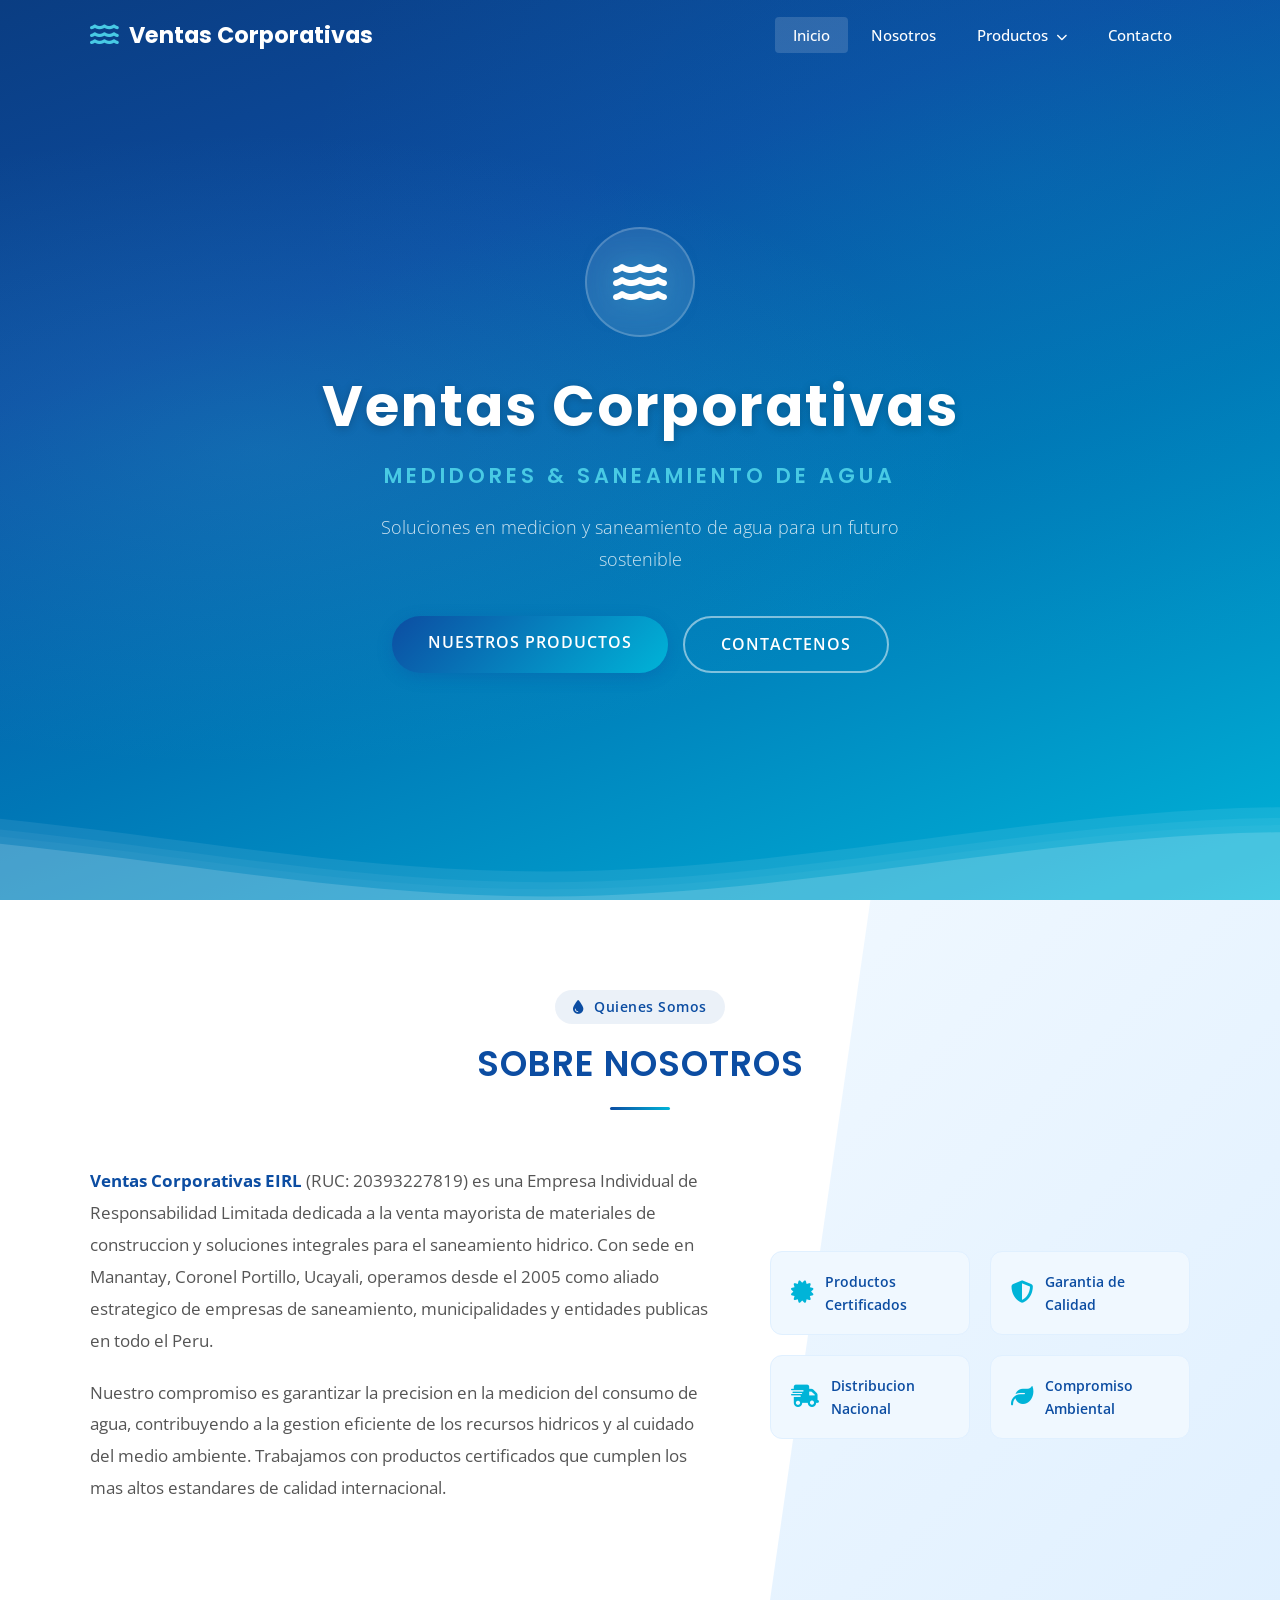
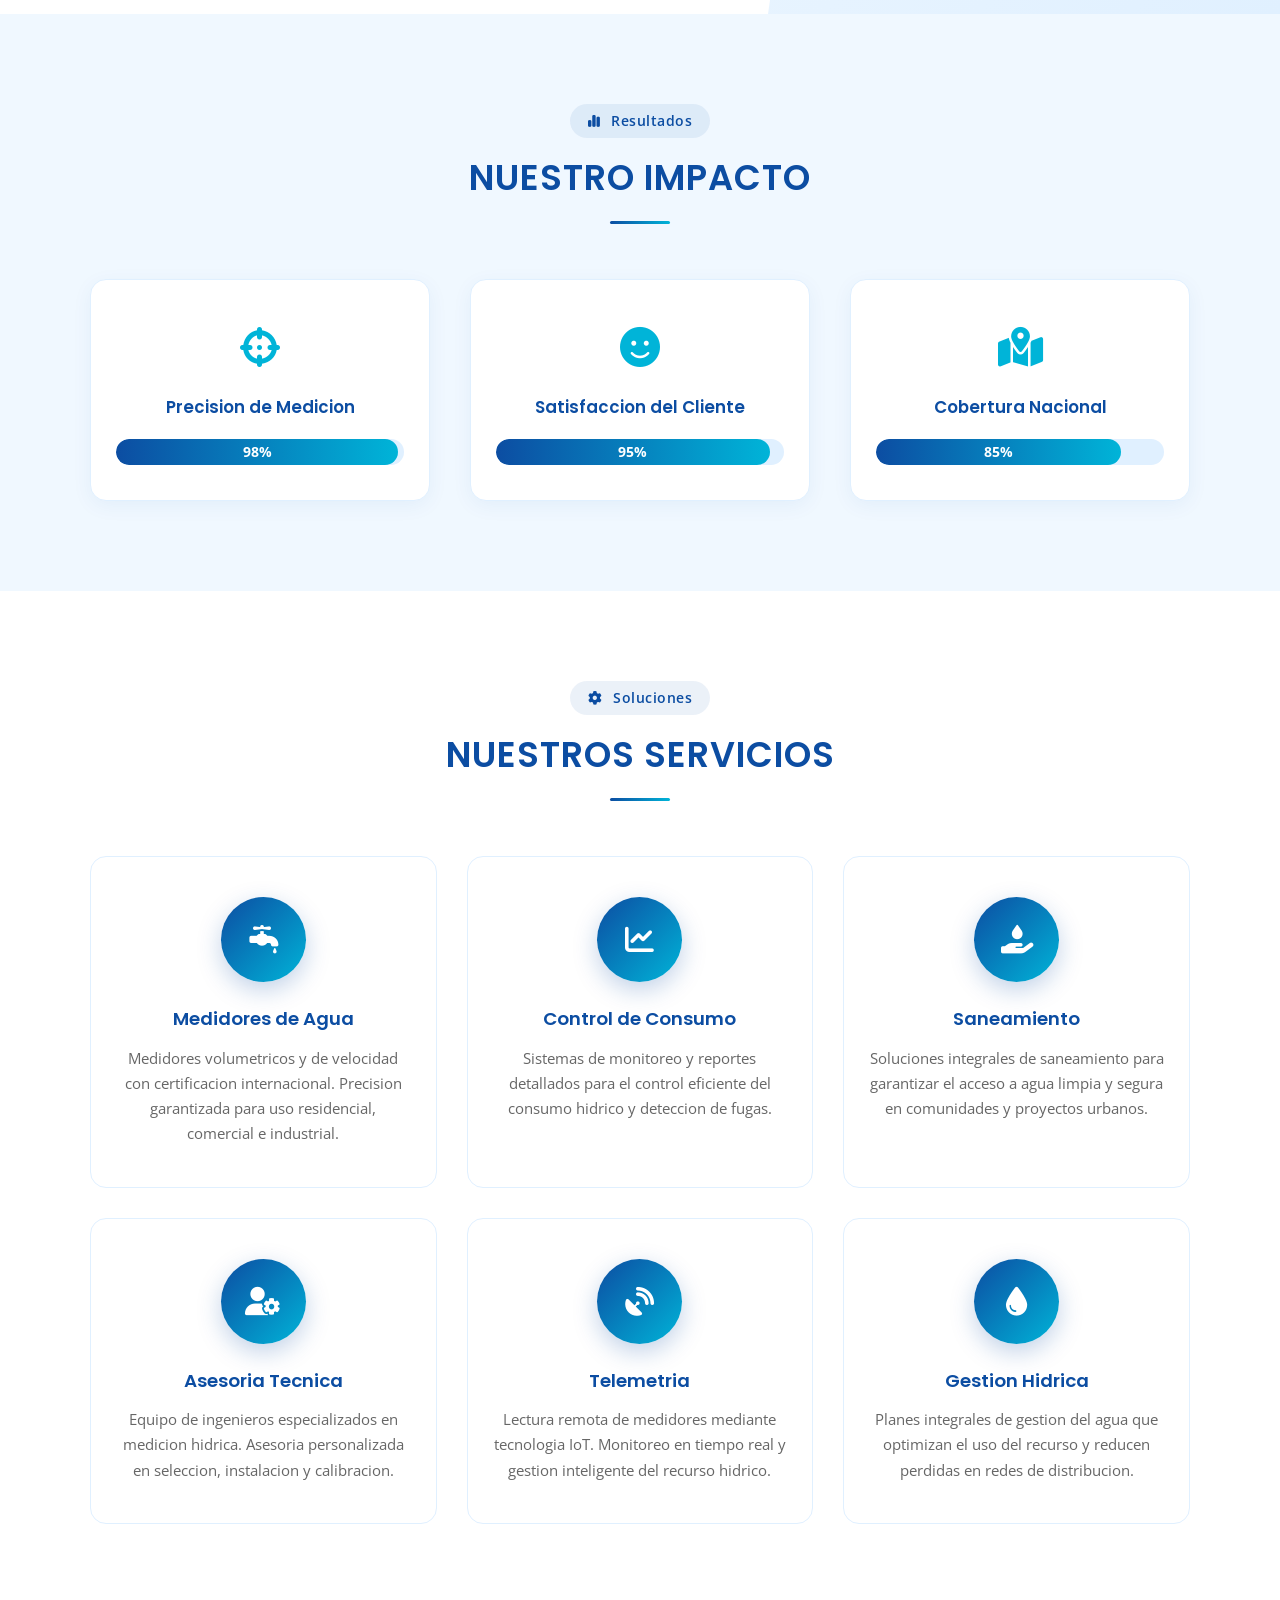
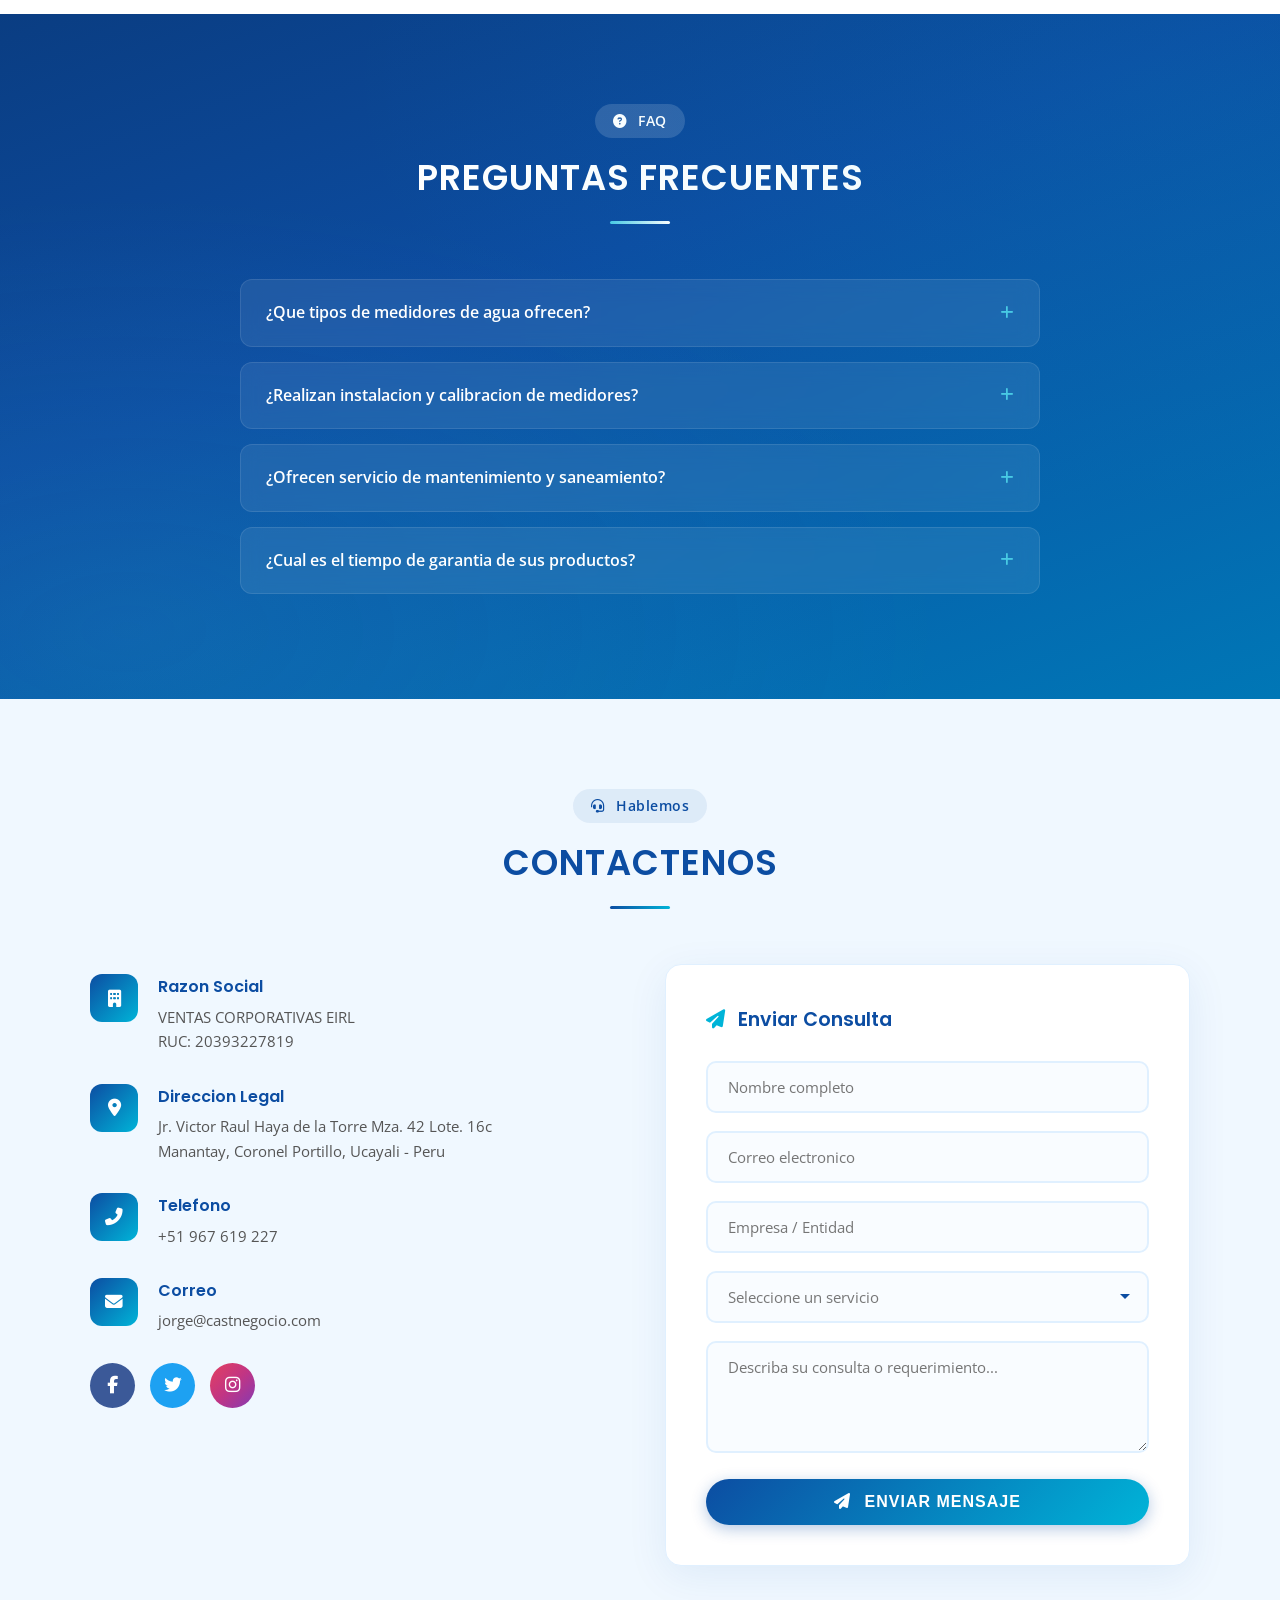
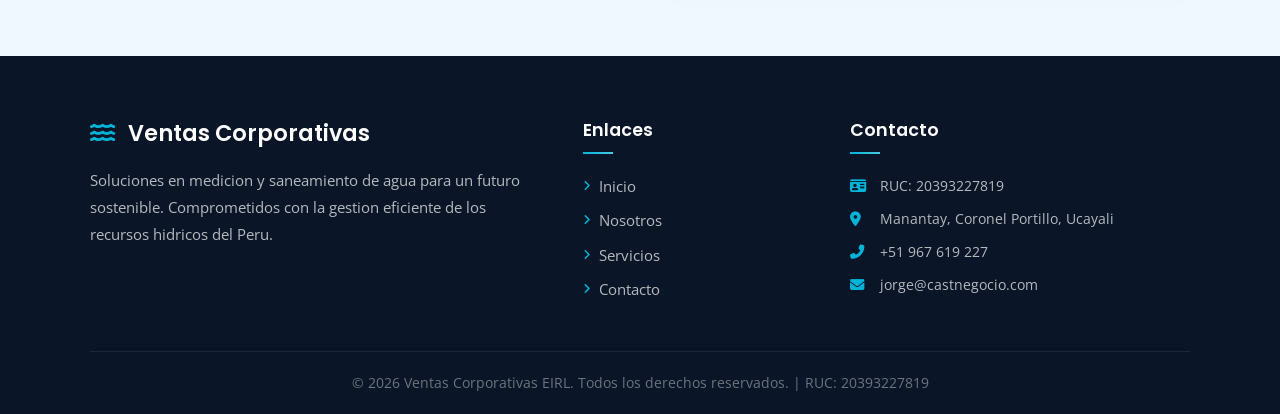
==== commit ed553190: "Update company details: Ventas Corporativas EIRL - RUC: 20393227819 - Direccion: Manantay, Coronel P" ====
--- a/index.html
+++ b/index.html
@@ -95,9 +95,10 @@
                 <div class="about-grid">
                     <div class="about-text">
                         <p>
-                            <strong>Ventas Corporativas</strong> es una empresa especializada en la comercializacion
-                            de medidores de agua y soluciones integrales para el saneamiento hidrico. Con anos de
-                            experiencia en el sector, somos el aliado estrategico de empresas de saneamiento,
+                            <strong>Ventas Corporativas EIRL</strong> (RUC: 20393227819) es una Empresa Individual
+                            de Responsabilidad Limitada dedicada a la venta mayorista de materiales de construccion
+                            y soluciones integrales para el saneamiento hidrico. Con sede en Manantay, Coronel Portillo,
+                            Ucayali, operamos desde el 2005 como aliado estrategico de empresas de saneamiento,
                             municipalidades y entidades publicas en todo el Peru.
                         </p>
                         <p>
@@ -268,26 +269,33 @@
             <div class="contact-grid">
                 <div class="contact-info">
                     <div class="contact-item">
+                        <div class="contact-icon-wrap"><i class="fas fa-building"></i></div>
+                        <div>
+                            <h4>Razon Social</h4>
+                            <p>VENTAS CORPORATIVAS EIRL</p>
+                            <p>RUC: 20393227819</p>
+                        </div>
+                    </div>
+                    <div class="contact-item">
                         <div class="contact-icon-wrap"><i class="fas fa-map-marker-alt"></i></div>
                         <div>
-                            <h4>Direccion</h4>
-                            <p>JR Alemania 2281, Lima Cercado</p>
+                            <h4>Direccion Legal</h4>
+                            <p>Jr. Victor Raul Haya de la Torre Mza. 42 Lote. 16c</p>
+                            <p>Manantay, Coronel Portillo, Ucayali - Peru</p>
                         </div>
                     </div>
                     <div class="contact-item">
                         <div class="contact-icon-wrap"><i class="fas fa-phone-alt"></i></div>
                         <div>
-                            <h4>Telefonos</h4>
-                            <p>990-344-493 / 952-885-699</p>
-                            <p>933-152-609</p>
-                            <p>(01) 759-7351 / (01) 330-0916</p>
+                            <h4>Telefono</h4>
+                            <p>+51 967 619 227</p>
                         </div>
                     </div>
                     <div class="contact-item">
                         <div class="contact-icon-wrap"><i class="fas fa-envelope"></i></div>
                         <div>
                             <h4>Correo</h4>
-                            <p>ventas@ventascorporativas.com.pe</p>
+                            <p>jorge@castnegocio.com</p>
                         </div>
                     </div>
                     <div class="contact-social">
@@ -349,13 +357,14 @@
                 </div>
                 <div class="footer-contact">
                     <h4>Contacto</h4>
-                    <p><i class="fas fa-map-marker-alt"></i> JR Alemania 2281, Lima Cercado</p>
-                    <p><i class="fas fa-phone-alt"></i> 990-344-493 / 952-885-699</p>
-                    <p><i class="fas fa-envelope"></i> ventas@ventascorporativas.com.pe</p>
+                    <p><i class="fas fa-id-card"></i> RUC: 20393227819</p>
+                    <p><i class="fas fa-map-marker-alt"></i> Manantay, Coronel Portillo, Ucayali</p>
+                    <p><i class="fas fa-phone-alt"></i> +51 967 619 227</p>
+                    <p><i class="fas fa-envelope"></i> jorge@castnegocio.com</p>
                 </div>
             </div>
             <div class="footer-bottom">
-                <p>&copy; 2026 Ventas Corporativas. Todos los derechos reservados. | Medidores y Saneamiento de Agua</p>
+                <p>&copy; 2026 Ventas Corporativas EIRL. Todos los derechos reservados. | RUC: 20393227819</p>
             </div>
         </div>
     </footer>
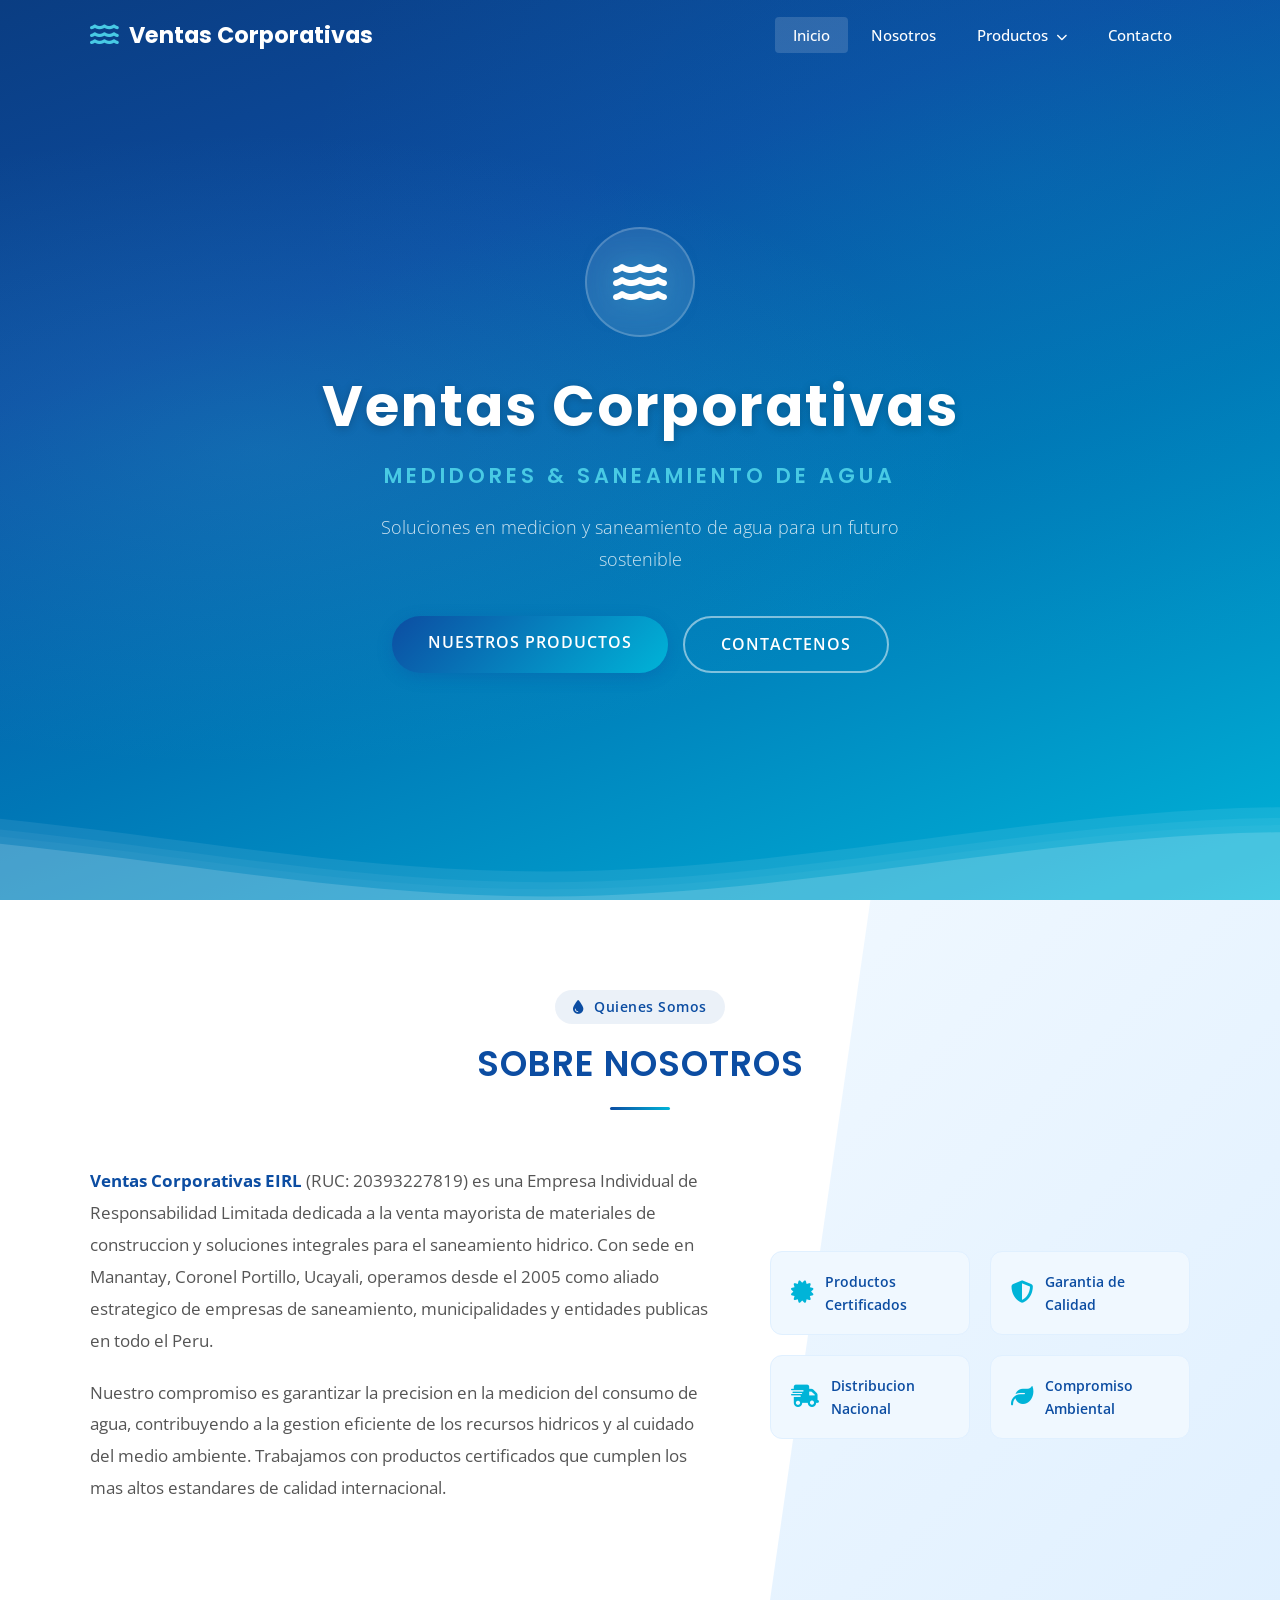
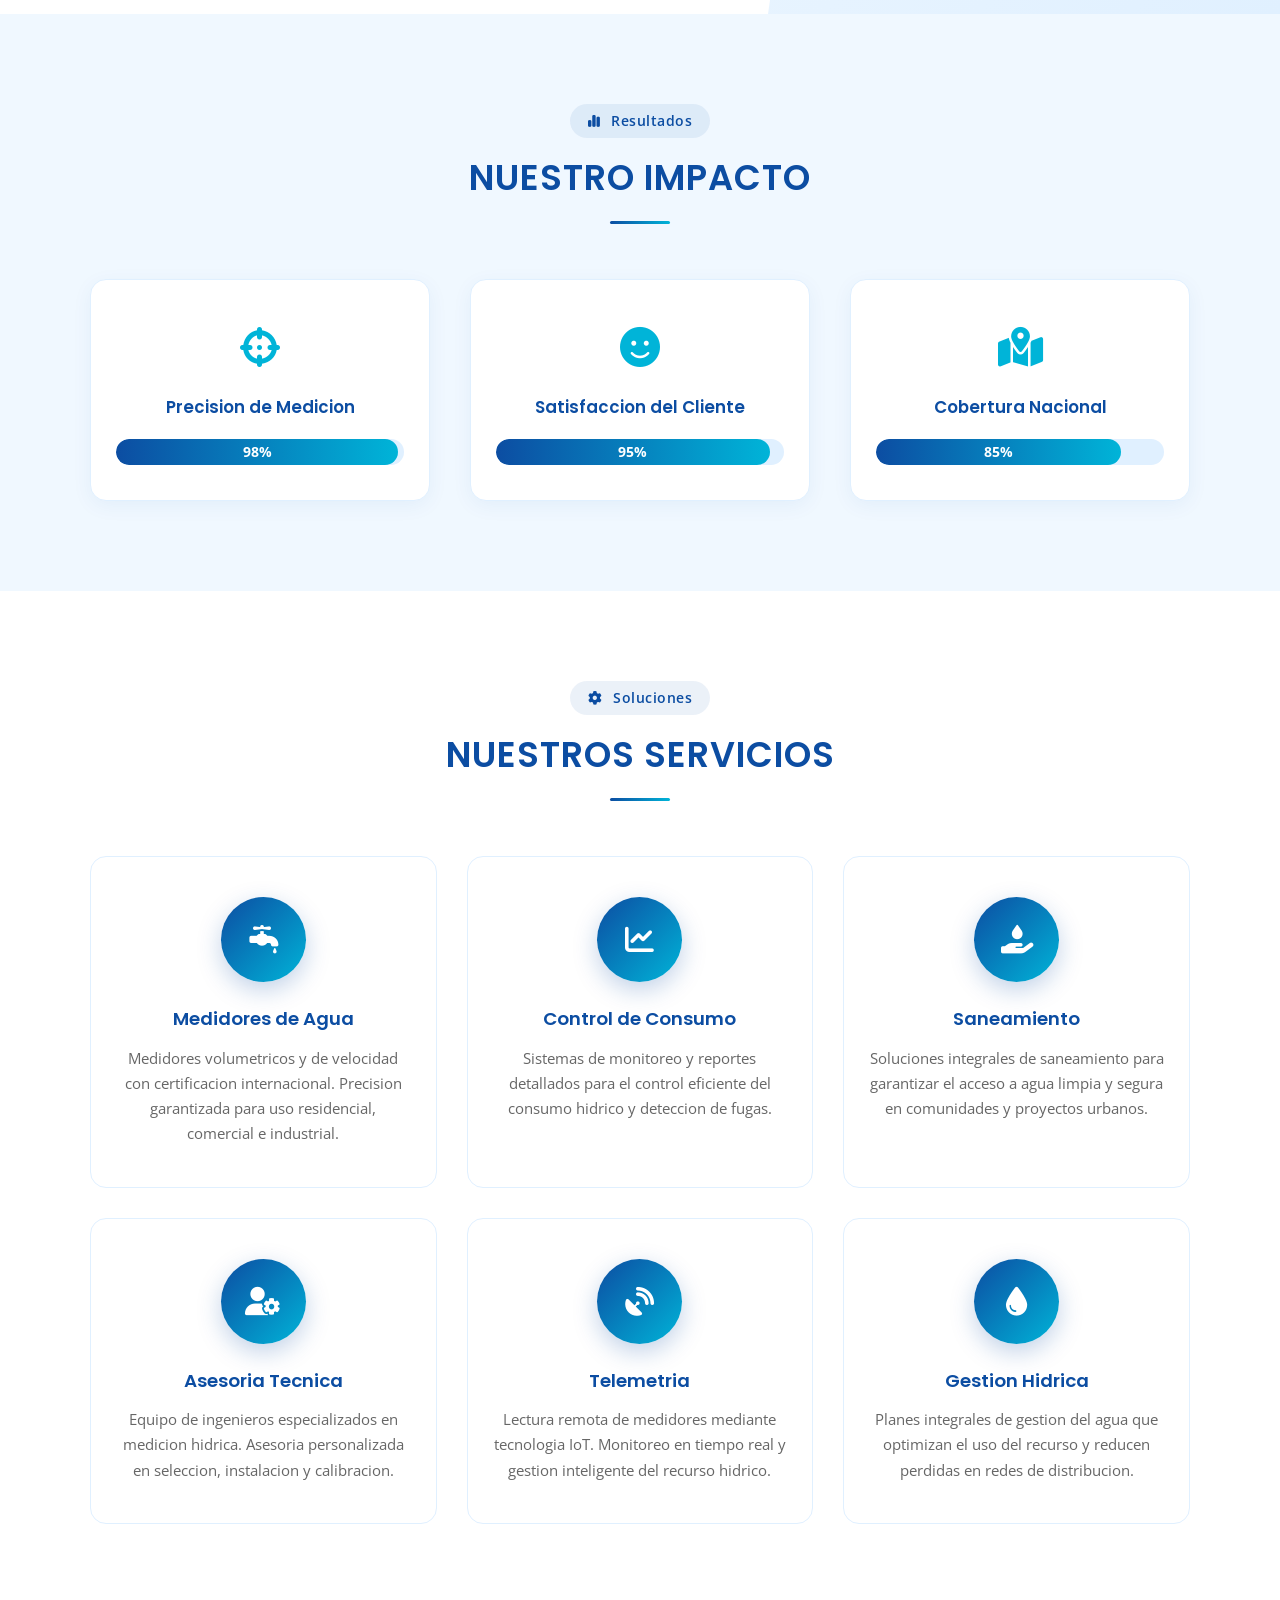
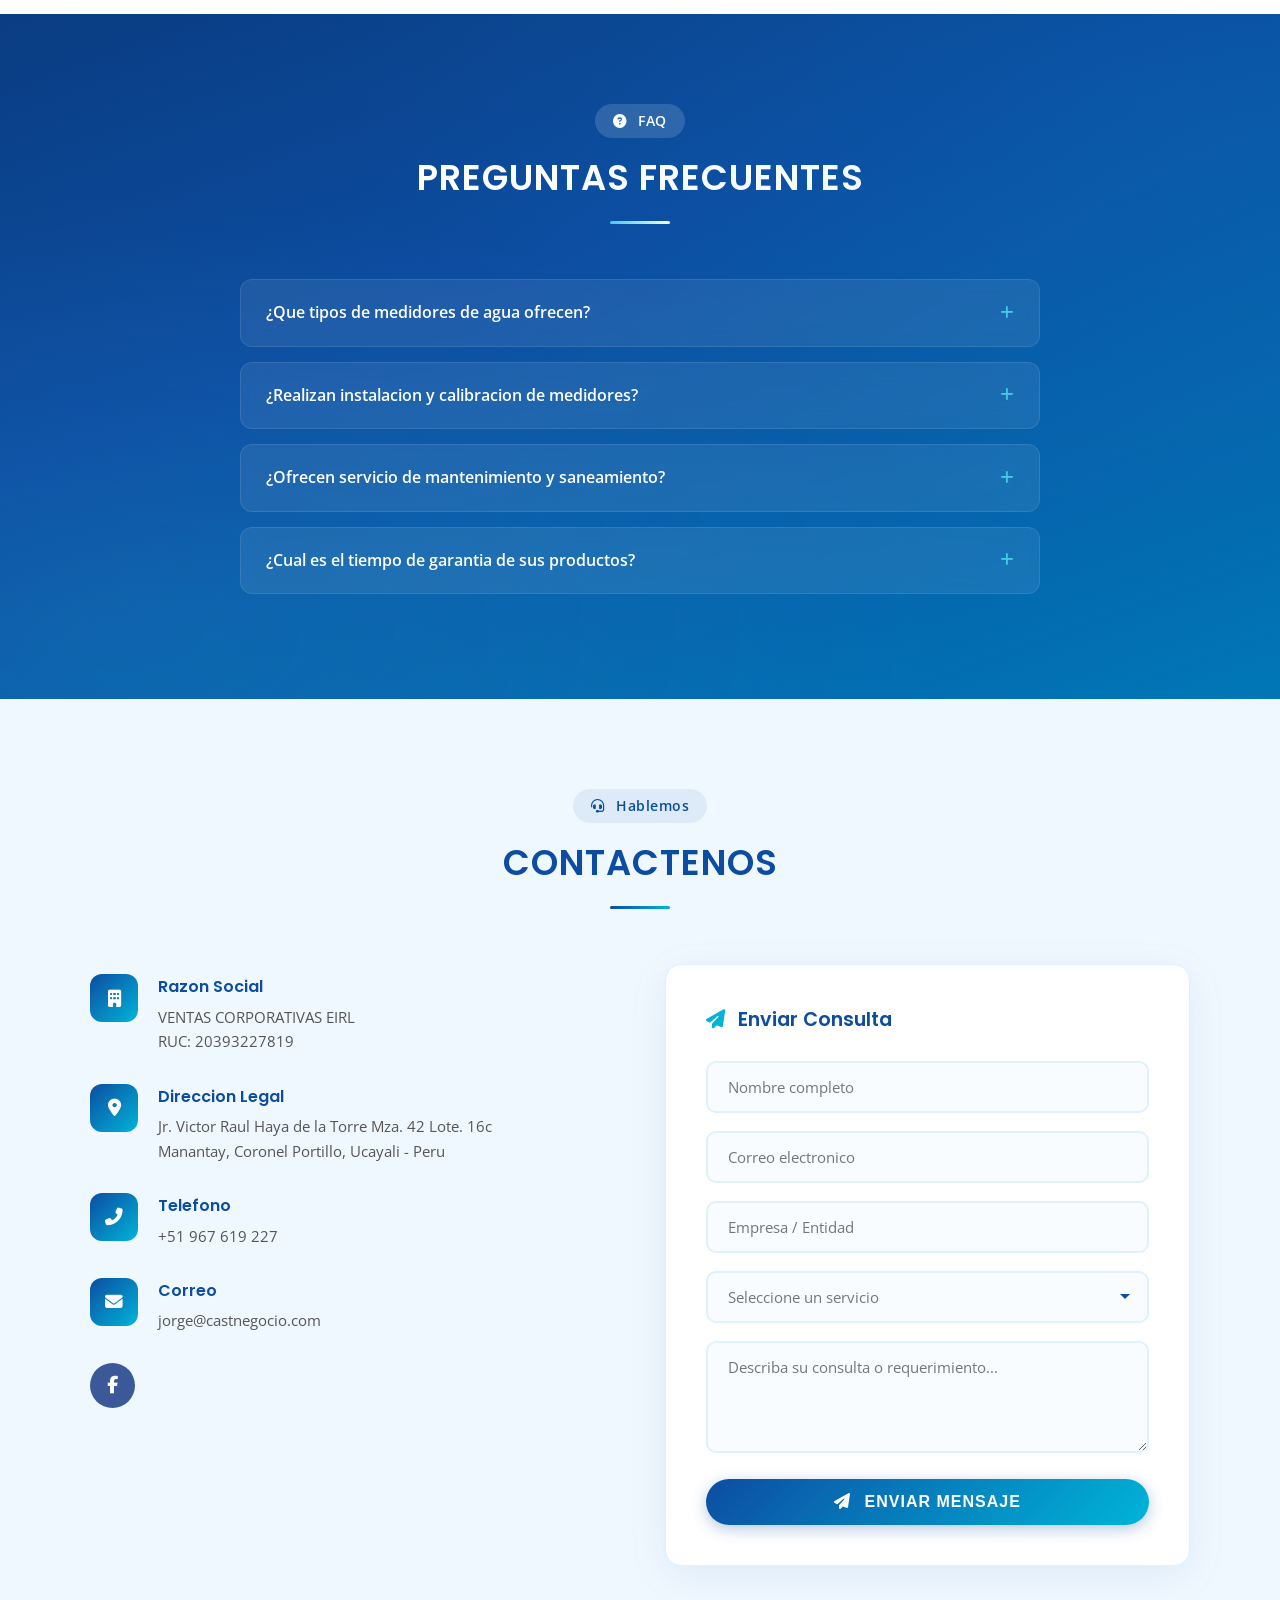
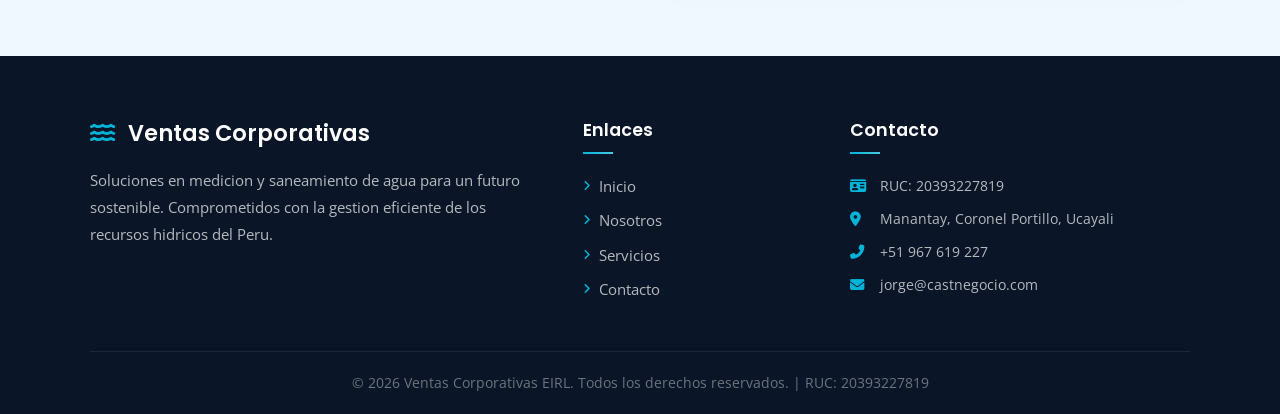
==== commit 8f0e8764: "Remove Twitter and Instagram social links Co-Authored-By: Claude Opus 4.6 (1M context) <noreply@anth" ====
--- a/index.html
+++ b/index.html
@@ -4,6 +4,8 @@
     <meta charset="UTF-8">
     <meta name="viewport" content="width=device-width, initial-scale=1.0">
     <title>Ventas Corporativas | Medidores y Saneamiento de Agua</title>
+    <link rel="icon" type="image/x-icon" href="favicon.ico">
+    <link rel="icon" type="image/png" href="favicon.png">
     <link rel="stylesheet" href="assets/css/styles.css">
     <link rel="stylesheet" href="https://cdnjs.cloudflare.com/ajax/libs/font-awesome/6.4.2/css/all.min.css">
     <link href="https://fonts.googleapis.com/css2?family=Poppins:wght@300;400;500;600;700&family=Open+Sans:wght@300;400;600;700&display=swap" rel="stylesheet">
@@ -27,7 +29,7 @@
                     <li class="dropdown">
                         <a href="#productos" class="nav-link dropdown-toggle">Productos <i class="fas fa-chevron-down"></i></a>
                         <ul class="dropdown-menu">
-                            <li><a href="#productos"><i class="fas fa-faucet-drip"></i> Medidores de Agua</a></li>
+                            <li><a href="product.html"><i class="fas fa-faucet-drip"></i> Medidores de Agua</a></li>
                             <li><a href="#productos"><i class="fas fa-bolt"></i> Medidores Electricos</a></li>
                             <li><a href="#productos"><i class="fas fa-toolbox"></i> Accesorios</a></li>
                             <li><a href="#productos"><i class="fas fa-lock"></i> Precintos de Seguridad</a></li>
@@ -300,8 +302,6 @@
                     </div>
                     <div class="contact-social">
                         <a href="#" class="social-icon social-facebook"><i class="fab fa-facebook-f"></i></a>
-                        <a href="#" class="social-icon social-twitter"><i class="fab fa-twitter"></i></a>
-                        <a href="#" class="social-icon social-instagram"><i class="fab fa-instagram"></i></a>
                     </div>
                 </div>
                 <div class="contact-form-wrapper">
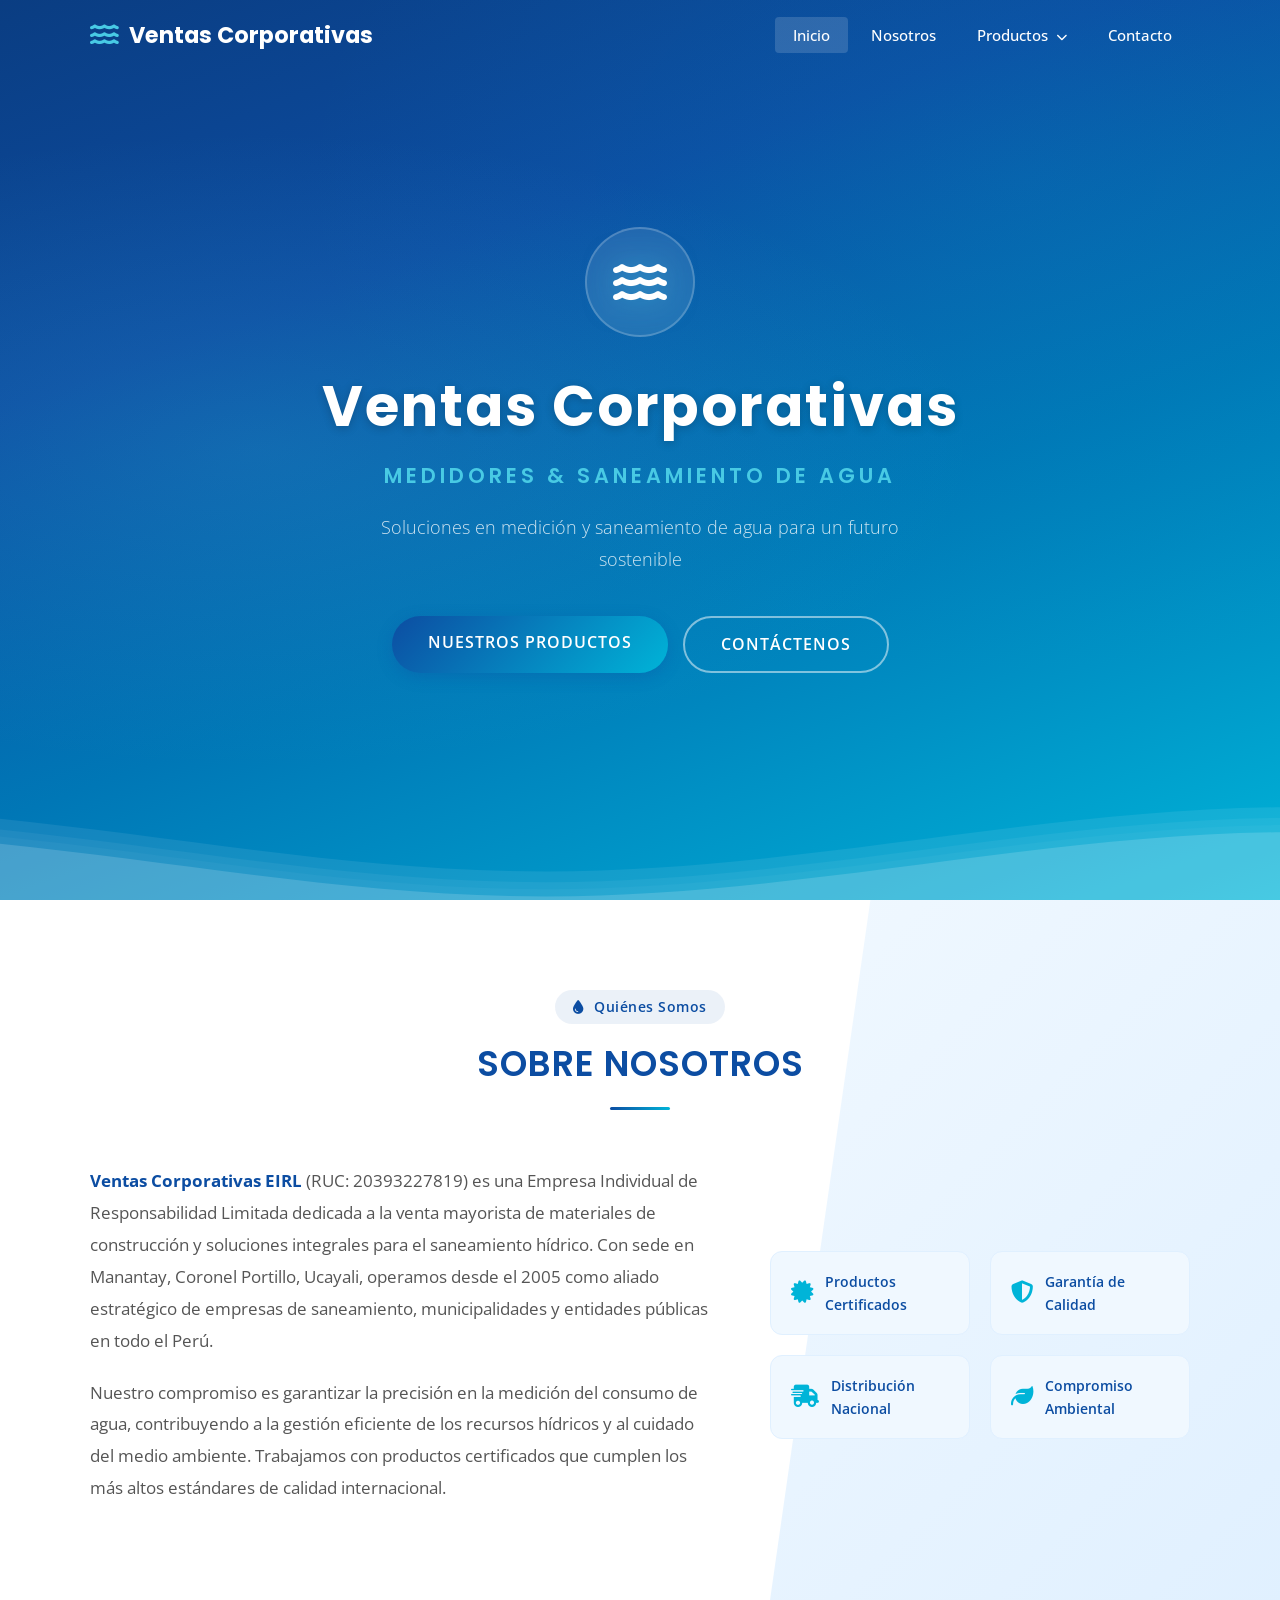
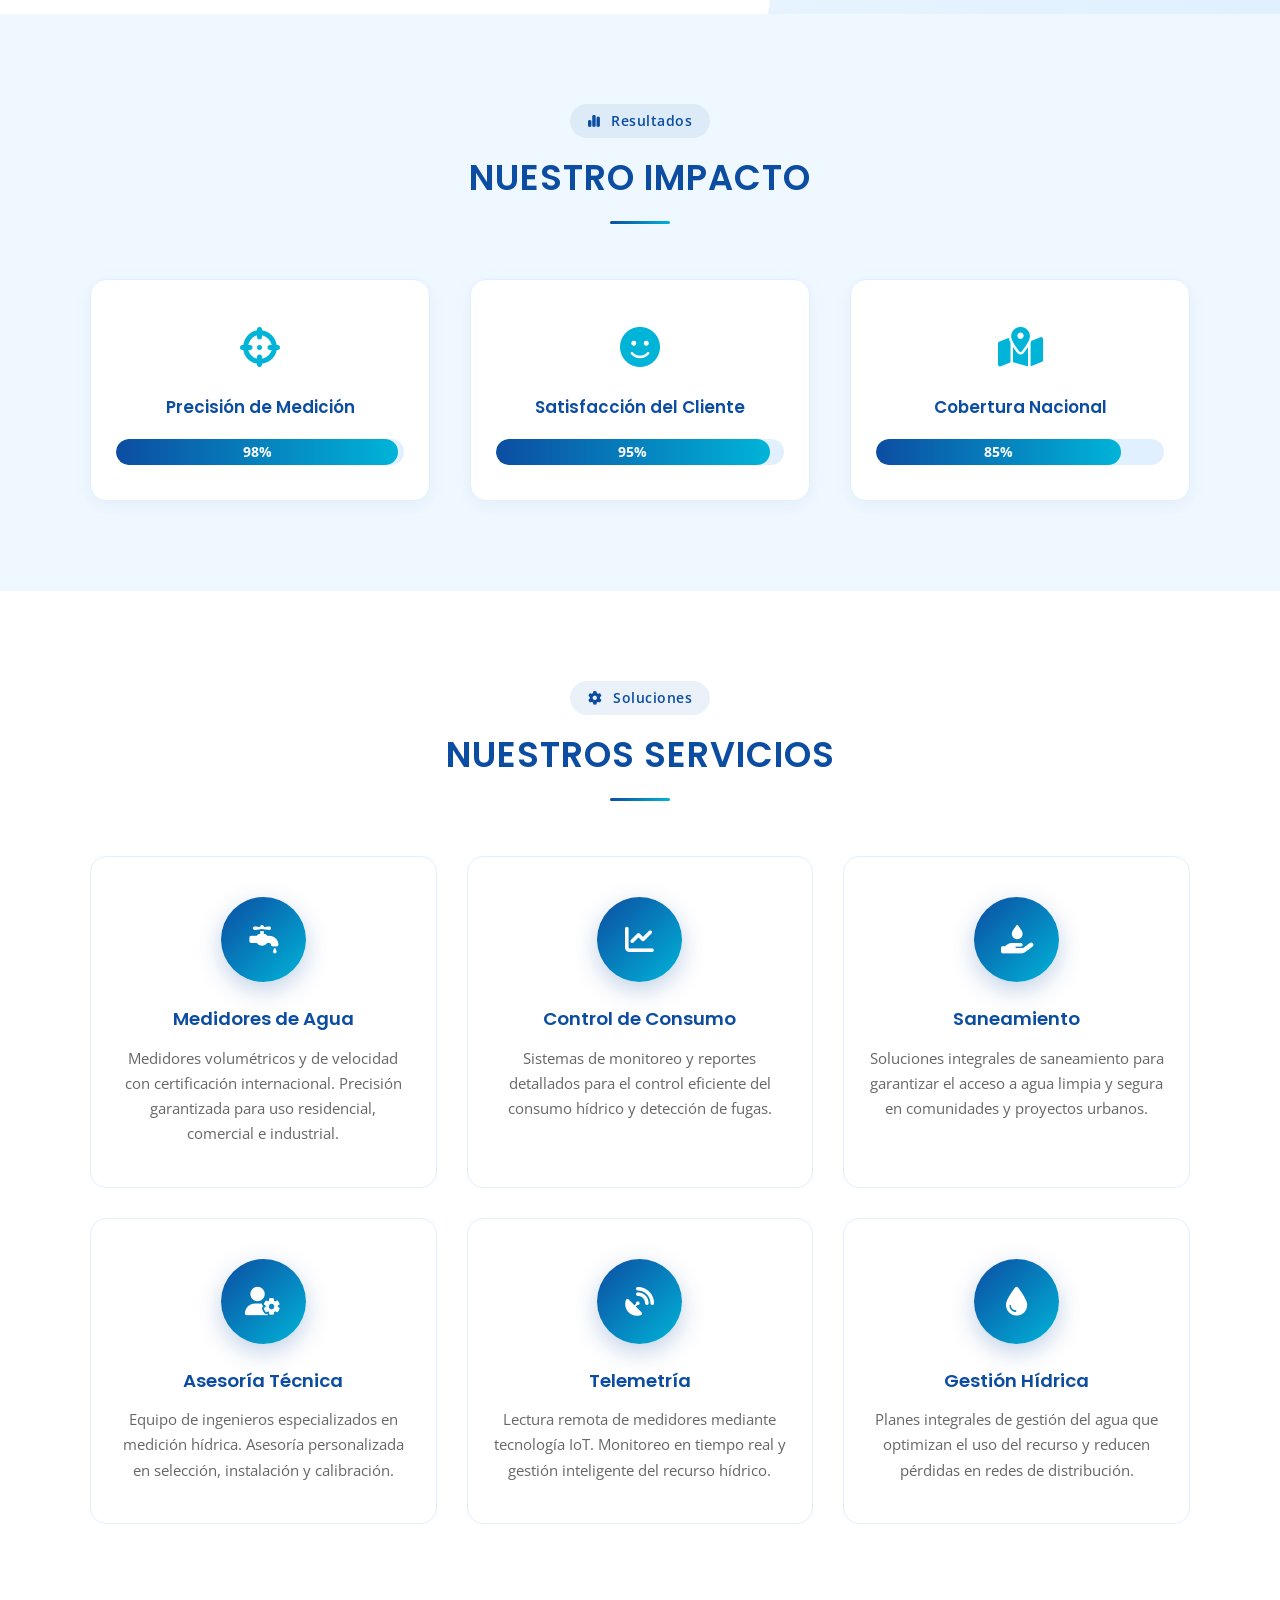
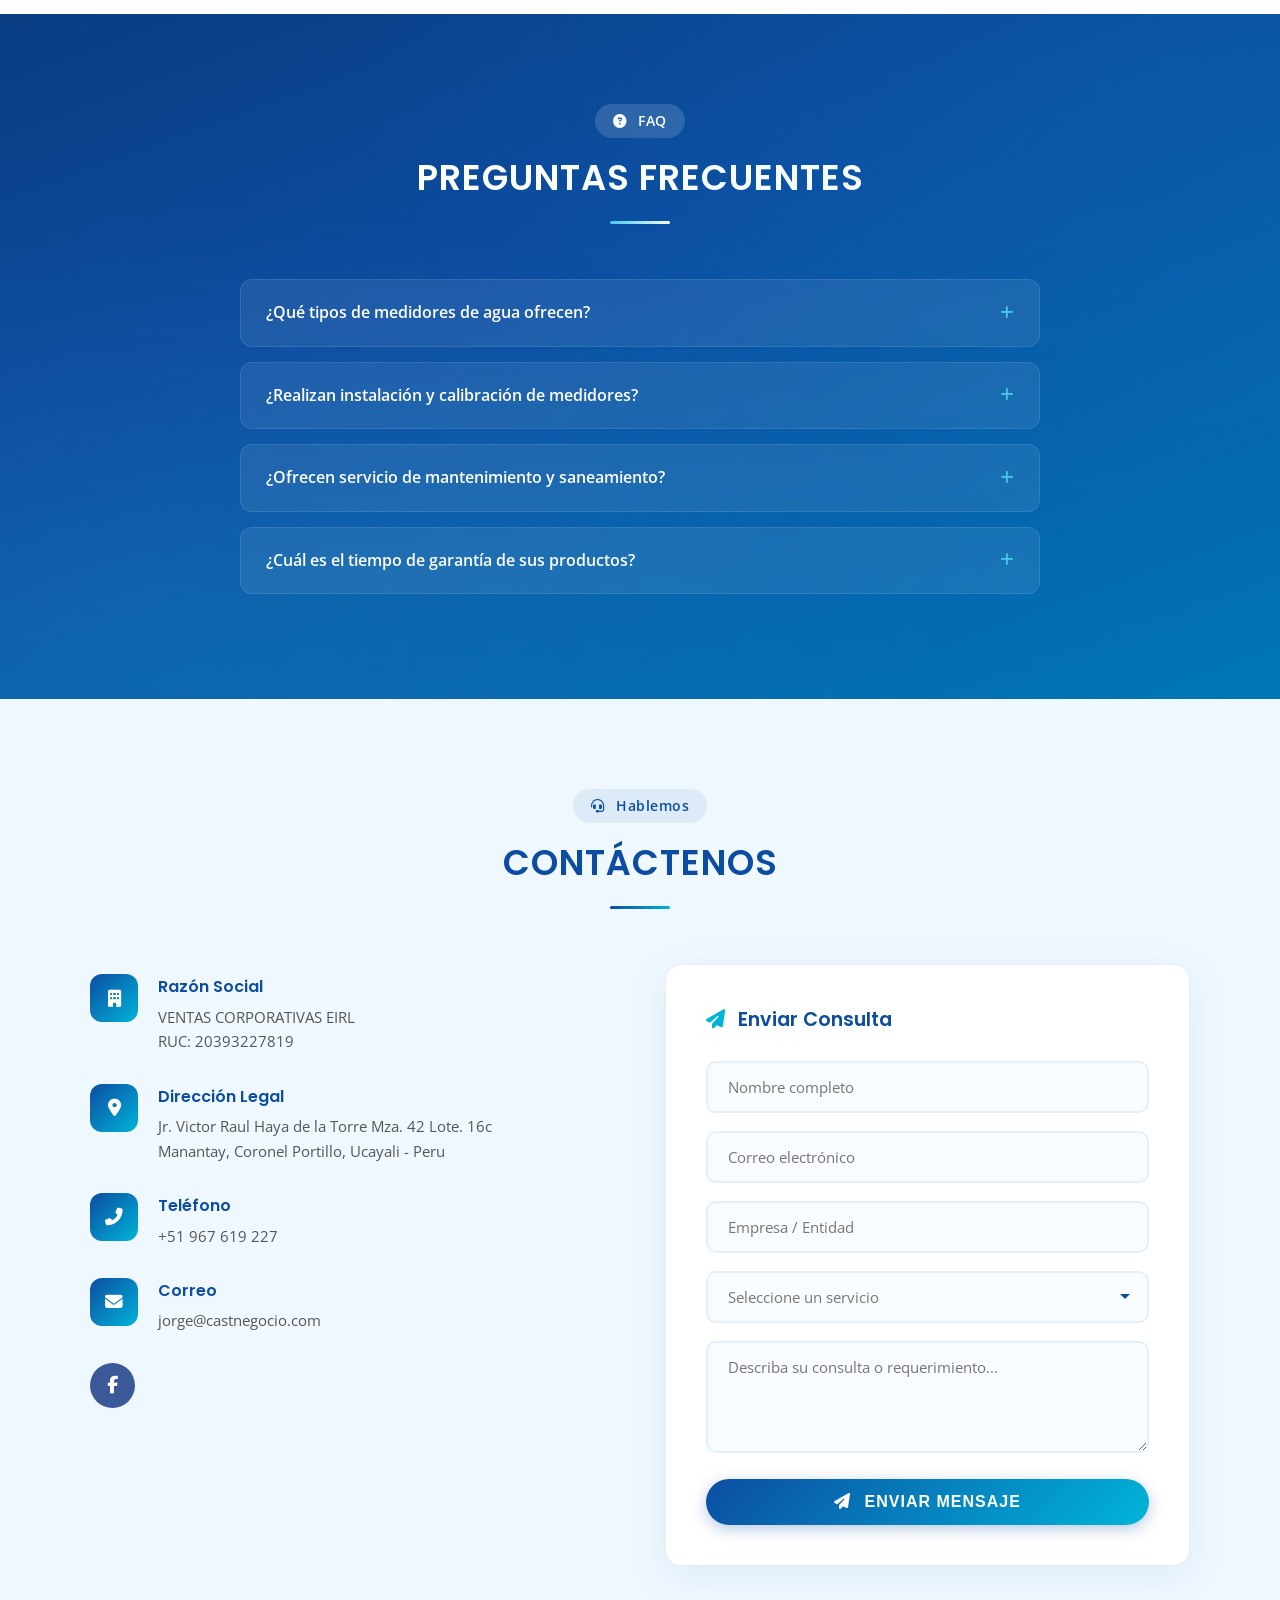
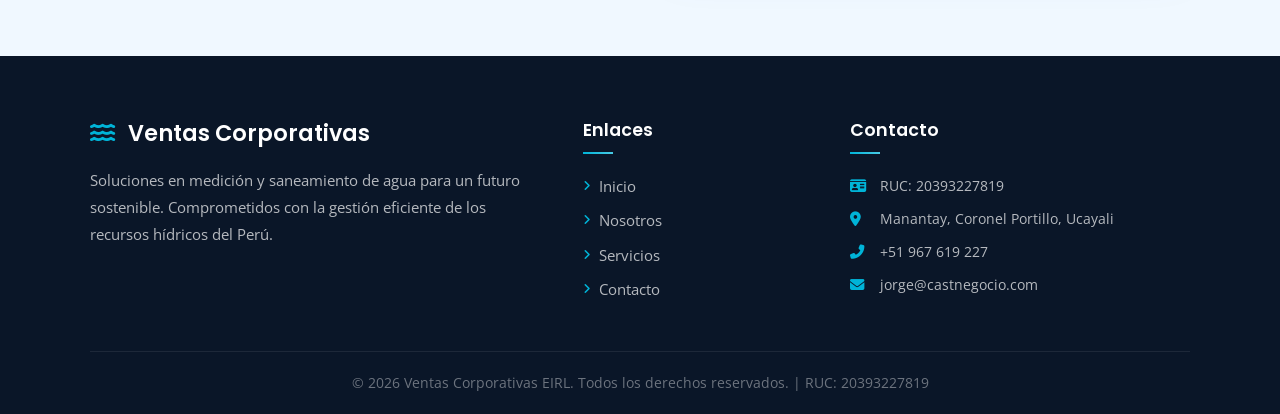
==== commit 94b71770: "Corregir gramática y tildes en todas las páginas Revisión completa de ortografía española: - Tildes " ====
--- a/index.html
+++ b/index.html
@@ -19,7 +19,7 @@
                 <span class="logo-icon"><i class="fas fa-water"></i></span>
                 <span class="logo-text">Ventas Corporativas</span>
             </a>
-            <button class="menu-toggle" id="menuToggle" aria-label="Abrir menu">
+            <button class="menu-toggle" id="menuToggle" aria-label="Abrir menú">
                 <i class="fas fa-bars"></i>
             </button>
             <nav class="navbar" id="navbar">
@@ -30,11 +30,11 @@
                         <a href="#productos" class="nav-link dropdown-toggle">Productos <i class="fas fa-chevron-down"></i></a>
                         <ul class="dropdown-menu">
                             <li><a href="product.html"><i class="fas fa-faucet-drip"></i> Medidores de Agua</a></li>
-                            <li><a href="#productos"><i class="fas fa-bolt"></i> Medidores Electricos</a></li>
+                            <li><a href="#productos"><i class="fas fa-bolt"></i> Medidores Eléctricos</a></li>
                             <li><a href="#productos"><i class="fas fa-toolbox"></i> Accesorios</a></li>
                             <li><a href="#productos"><i class="fas fa-lock"></i> Precintos de Seguridad</a></li>
                             <li><a href="#productos"><i class="fas fa-gauge-high"></i> Equipos de Control</a></li>
-                            <li><a href="#productos"><i class="fas fa-clipboard-check"></i> Gestion de Medicion</a></li>
+                            <li><a href="#productos"><i class="fas fa-clipboard-check"></i> Gestión de Medición</a></li>
                         </ul>
                     </li>
                     <li><a href="#contacto" class="nav-link">Contacto</a></li>
@@ -62,10 +62,10 @@
             </div>
             <h1 class="hero-title">Ventas Corporativas</h1>
             <p class="hero-subtitle">Medidores & Saneamiento de Agua</p>
-            <p class="hero-tagline">Soluciones en medicion y saneamiento de agua para un futuro sostenible</p>
+            <p class="hero-tagline">Soluciones en medición y saneamiento de agua para un futuro sostenible</p>
             <div class="hero-buttons">
                 <a href="#productos" class="btn btn-primary">Nuestros Productos</a>
-                <a href="#contacto" class="btn btn-outline">Contactenos</a>
+                <a href="#contacto" class="btn btn-outline">Contáctenos</a>
             </div>
         </div>
         <!-- Animated waves -->
@@ -89,7 +89,7 @@
         <div class="about-bg"></div>
         <div class="container">
             <div class="section-header">
-                <span class="section-badge"><i class="fas fa-droplet"></i> Quienes Somos</span>
+                <span class="section-badge"><i class="fas fa-droplet"></i> Quiénes Somos</span>
                 <h2 class="section-title">Sobre Nosotros</h2>
                 <div class="title-divider"></div>
             </div>
@@ -98,15 +98,15 @@
                     <div class="about-text">
                         <p>
                             <strong>Ventas Corporativas EIRL</strong> (RUC: 20393227819) es una Empresa Individual
-                            de Responsabilidad Limitada dedicada a la venta mayorista de materiales de construccion
-                            y soluciones integrales para el saneamiento hidrico. Con sede en Manantay, Coronel Portillo,
-                            Ucayali, operamos desde el 2005 como aliado estrategico de empresas de saneamiento,
-                            municipalidades y entidades publicas en todo el Peru.
+                            de Responsabilidad Limitada dedicada a la venta mayorista de materiales de construcción
+                            y soluciones integrales para el saneamiento hídrico. Con sede en Manantay, Coronel Portillo,
+                            Ucayali, operamos desde el 2005 como aliado estratégico de empresas de saneamiento,
+                            municipalidades y entidades públicas en todo el Perú.
                         </p>
                         <p>
-                            Nuestro compromiso es garantizar la precision en la medicion del consumo de agua,
-                            contribuyendo a la gestion eficiente de los recursos hidricos y al cuidado del medio
-                            ambiente. Trabajamos con productos certificados que cumplen los mas altos estandares
+                            Nuestro compromiso es garantizar la precisión en la medición del consumo de agua,
+                            contribuyendo a la gestión eficiente de los recursos hídricos y al cuidado del medio
+                            ambiente. Trabajamos con productos certificados que cumplen los más altos estándares
                             de calidad internacional.
                         </p>
                     </div>
@@ -117,11 +117,11 @@
                         </div>
                         <div class="about-feature">
                             <i class="fas fa-shield-halved"></i>
-                            <span>Garantia de Calidad</span>
+                            <span>Garantía de Calidad</span>
                         </div>
                         <div class="about-feature">
                             <i class="fas fa-truck-fast"></i>
-                            <span>Distribucion Nacional</span>
+                            <span>Distribución Nacional</span>
                         </div>
                         <div class="about-feature">
                             <i class="fas fa-leaf"></i>
@@ -144,14 +144,14 @@
             <div class="metrics-grid">
                 <div class="metric-item">
                     <div class="metric-icon"><i class="fas fa-crosshairs"></i></div>
-                    <h3 class="metric-label">Precision de Medicion</h3>
+                    <h3 class="metric-label">Precisión de Medición</h3>
                     <div class="progress-bar">
                         <div class="progress-fill" data-percent="98">98%</div>
                     </div>
                 </div>
                 <div class="metric-item">
                     <div class="metric-icon"><i class="fas fa-face-smile"></i></div>
-                    <h3 class="metric-label">Satisfaccion del Cliente</h3>
+                    <h3 class="metric-label">Satisfacción del Cliente</h3>
                     <div class="progress-bar">
                         <div class="progress-fill" data-percent="95">95%</div>
                     </div>
@@ -179,32 +179,33 @@
                 <div class="advantage-card">
                     <div class="advantage-icon"><i class="fas fa-faucet-drip"></i></div>
                     <h3>Medidores de Agua</h3>
-                    <p>Medidores volumetricos y de velocidad con certificacion internacional. Precision garantizada para uso residencial, comercial e industrial.</p>
+                    <p>Medidores volumétricos y de velocidad con certificación internacional. Precisión garantizada para uso residencial, comercial e industrial.</p>
                 </div>
                 <div class="advantage-card">
                     <div class="advantage-icon"><i class="fas fa-chart-line"></i></div>
                     <h3>Control de Consumo</h3>
-                    <p>Sistemas de monitoreo y reportes detallados para el control eficiente del consumo hidrico y deteccion de fugas.</p>
+                    <p>Sistemas de monitoreo y reportes detallados para el control eficiente del consumo hídrico y detección de fugas.</p>
                 </div>
                 <div class="advantage-card">
                     <div class="advantage-icon"><i class="fas fa-hand-holding-droplet"></i></div>
                     <h3>Saneamiento</h3>
                     <p>Soluciones integrales de saneamiento para garantizar el acceso a agua limpia y segura en comunidades y proyectos urbanos.</p>
+
                 </div>
                 <div class="advantage-card">
                     <div class="advantage-icon"><i class="fas fa-user-gear"></i></div>
-                    <h3>Asesoria Tecnica</h3>
-                    <p>Equipo de ingenieros especializados en medicion hidrica. Asesoria personalizada en seleccion, instalacion y calibracion.</p>
+                    <h3>Asesoría Técnica</h3>
+                    <p>Equipo de ingenieros especializados en medición hídrica. Asesoría personalizada en selección, instalación y calibración.</p>
                 </div>
                 <div class="advantage-card">
                     <div class="advantage-icon"><i class="fas fa-satellite-dish"></i></div>
-                    <h3>Telemetria</h3>
-                    <p>Lectura remota de medidores mediante tecnologia IoT. Monitoreo en tiempo real y gestion inteligente del recurso hidrico.</p>
+                    <h3>Telemetría</h3>
+                    <p>Lectura remota de medidores mediante tecnología IoT. Monitoreo en tiempo real y gestión inteligente del recurso hídrico.</p>
                 </div>
                 <div class="advantage-card">
                     <div class="advantage-icon"><i class="fas fa-droplet"></i></div>
-                    <h3>Gestion Hidrica</h3>
-                    <p>Planes integrales de gestion del agua que optimizan el uso del recurso y reducen perdidas en redes de distribucion.</p>
+                    <h3>Gestión Hídrica</h3>
+                    <p>Planes integrales de gestión del agua que optimizan el uso del recurso y reducen pérdidas en redes de distribución.</p>
                 </div>
             </div>
         </div>
@@ -222,20 +223,20 @@
             <div class="faq-grid">
                 <div class="faq-item">
                     <div class="faq-question" onclick="toggleFaq(this)">
-                        <span>¿Que tipos de medidores de agua ofrecen?</span>
+                        <span>¿Qué tipos de medidores de agua ofrecen?</span>
                         <i class="fas fa-plus"></i>
                     </div>
                     <div class="faq-answer">
-                        <p>Ofrecemos medidores volumetricos (tipo piston rotativo) y de velocidad (tipo chorro multiple y chorro unico) para uso residencial, comercial e industrial. Todos nuestros medidores cuentan con certificacion metrologica y cumplen con las normas NMP 005 y ISO 4064.</p>
+                        <p>Ofrecemos medidores volumétricos (tipo pistón rotativo) y de velocidad (tipo chorro múltiple y chorro único) para uso residencial, comercial e industrial. Todos nuestros medidores cuentan con certificación metrológica y cumplen con las normas NMP 005 y ISO 4064.</p>
                     </div>
                 </div>
                 <div class="faq-item">
                     <div class="faq-question" onclick="toggleFaq(this)">
-                        <span>¿Realizan instalacion y calibracion de medidores?</span>
+                        <span>¿Realizan instalación y calibración de medidores?</span>
                         <i class="fas fa-plus"></i>
                     </div>
                     <div class="faq-answer">
-                        <p>Si, contamos con un equipo tecnico especializado que realiza la instalacion, calibracion y verificacion de medidores in situ. Emitimos certificados de calibracion y brindamos capacitacion al personal de las empresas de saneamiento.</p>
+                        <p>Sí, contamos con un equipo técnico especializado que realiza la instalación, calibración y verificación de medidores in situ. Emitimos certificados de calibración y brindamos capacitación al personal de las empresas de saneamiento.</p>
                     </div>
                 </div>
                 <div class="faq-item">
@@ -244,16 +245,16 @@
                         <i class="fas fa-plus"></i>
                     </div>
                     <div class="faq-answer">
-                        <p>Ofrecemos planes de mantenimiento preventivo y correctivo para medidores, asi como soluciones de saneamiento que incluyen evaluacion de redes, deteccion de perdidas y asistencia tecnica para proyectos de agua potable y alcantarillado.</p>
+                        <p>Ofrecemos planes de mantenimiento preventivo y correctivo para medidores, así como soluciones de saneamiento que incluyen evaluación de redes, detección de pérdidas y asistencia técnica para proyectos de agua potable y alcantarillado.</p>
                     </div>
                 </div>
                 <div class="faq-item">
                     <div class="faq-question" onclick="toggleFaq(this)">
-                        <span>¿Cual es el tiempo de garantia de sus productos?</span>
+                        <span>¿Cuál es el tiempo de garantía de sus productos?</span>
                         <i class="fas fa-plus"></i>
                     </div>
                     <div class="faq-answer">
-                        <p>Nuestros medidores tienen una garantia de 2 a 5 anos dependiendo del modelo y fabricante. La garantia cubre defectos de fabricacion y errores de medicion fuera del rango establecido por la normativa vigente.</p>
+                        <p>Nuestros medidores tienen una garantía de 2 a 5 años dependiendo del modelo y fabricante. La garantía cubre defectos de fabricación y errores de medición fuera del rango establecido por la normativa vigente.</p>
                     </div>
                 </div>
             </div>
@@ -265,7 +266,7 @@
         <div class="container">
             <div class="section-header">
                 <span class="section-badge"><i class="fas fa-headset"></i> Hablemos</span>
-                <h2 class="section-title">Contactenos</h2>
+                <h2 class="section-title">Contáctenos</h2>
                 <div class="title-divider"></div>
             </div>
             <div class="contact-grid">
@@ -273,7 +274,7 @@
                     <div class="contact-item">
                         <div class="contact-icon-wrap"><i class="fas fa-building"></i></div>
                         <div>
-                            <h4>Razon Social</h4>
+                            <h4>Razón Social</h4>
                             <p>VENTAS CORPORATIVAS EIRL</p>
                             <p>RUC: 20393227819</p>
                         </div>
@@ -281,7 +282,7 @@
                     <div class="contact-item">
                         <div class="contact-icon-wrap"><i class="fas fa-map-marker-alt"></i></div>
                         <div>
-                            <h4>Direccion Legal</h4>
+                            <h4>Dirección Legal</h4>
                             <p>Jr. Victor Raul Haya de la Torre Mza. 42 Lote. 16c</p>
                             <p>Manantay, Coronel Portillo, Ucayali - Peru</p>
                         </div>
@@ -289,7 +290,7 @@
                     <div class="contact-item">
                         <div class="contact-icon-wrap"><i class="fas fa-phone-alt"></i></div>
                         <div>
-                            <h4>Telefono</h4>
+                            <h4>Teléfono</h4>
                             <p>+51 967 619 227</p>
                         </div>
                     </div>
@@ -311,7 +312,7 @@
                             <input type="text" placeholder="Nombre completo" required>
                         </div>
                         <div class="form-group">
-                            <input type="email" placeholder="Correo electronico" required>
+                            <input type="email" placeholder="Correo electrónico" required>
                         </div>
                         <div class="form-group">
                             <input type="text" placeholder="Empresa / Entidad">
@@ -322,9 +323,9 @@
                                 <option>Medidores de Agua</option>
                                 <option>Control de Consumo</option>
                                 <option>Saneamiento</option>
-                                <option>Asesoria Tecnica</option>
-                                <option>Telemetria</option>
-                                <option>Gestion Hidrica</option>
+                                <option>Asesoría Técnica</option>
+                                <option>Telemetría</option>
+                                <option>Gestión Hídrica</option>
                                 <option>Otro</option>
                             </select>
                         </div>
@@ -344,7 +345,7 @@
             <div class="footer-grid">
                 <div class="footer-brand">
                     <h3><i class="fas fa-water"></i> Ventas Corporativas</h3>
-                    <p>Soluciones en medicion y saneamiento de agua para un futuro sostenible. Comprometidos con la gestion eficiente de los recursos hidricos del Peru.</p>
+                    <p>Soluciones en medición y saneamiento de agua para un futuro sostenible. Comprometidos con la gestión eficiente de los recursos hídricos del Perú.</p>
                 </div>
                 <div class="footer-links">
                     <h4>Enlaces</h4>
